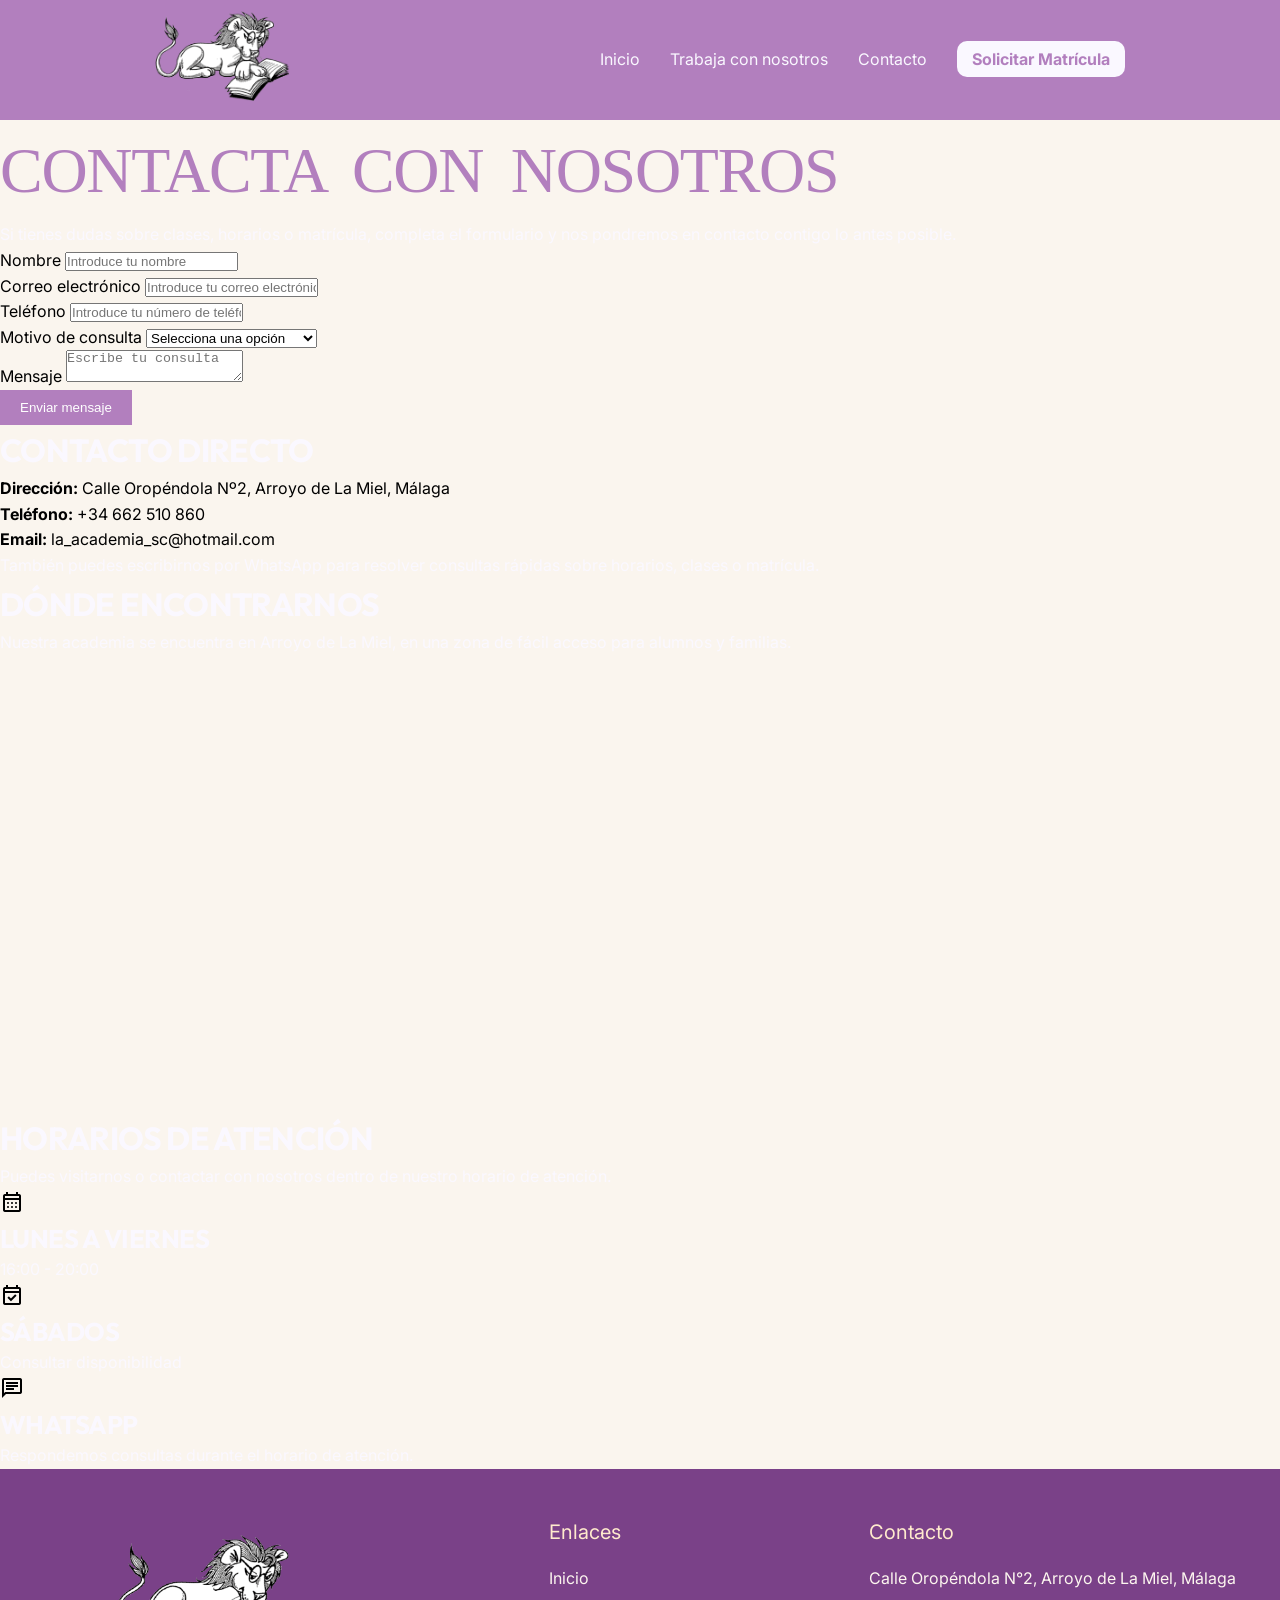
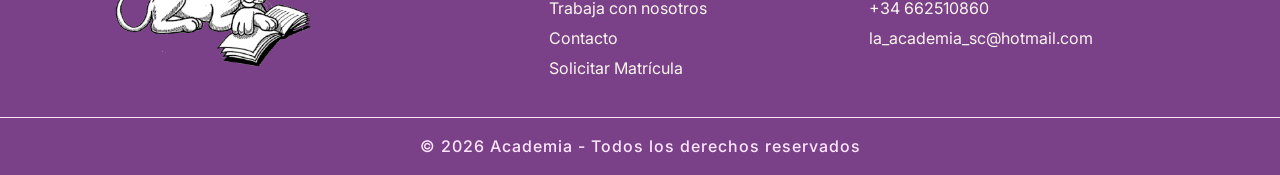
==== contacto.html @ b192a898 "Se crea la estructura inicial decontacto" ====
<!DOCTYPE html>
<html lang="en">

<head>
    <meta charset="UTF-8">
    <meta name="viewport" content="width=device-width, initial-scale=1.0">
    <title>Contacto</title>
    <link rel="stylesheet" href="css/stylesheet.css">
    <link rel="stylesheet" href="css/contacto.css">

    <link rel="preconnect" href="https://fonts.googleapis.com">
    <link rel="preconnect" href="https://fonts.gstatic.com" crossorigin>
    <link href="https://fonts.googleapis.com/css2?family=Inter:wght@400;500&family=Outfit:wght@700;800&display=swap"
        rel="stylesheet">
    <link rel="stylesheet"
        href="https://fonts.googleapis.com/css2?family=Material+Symbols+Outlined:opsz,wght,FILL,GRAD@20..48,100..700,0..1,-50..200&icon_names=menu" />
    <link
        href="https://fonts.googleapis.com/css2?family=Archivo+Black&family=Barlow:ital,wght@0,100;0,200;0,300;0,400;0,500;0,600;0,700;0,800;0,900;1,100;1,200;1,300;1,400;1,500;1,600;1,700;1,800;1,900&family=Fredericka+the+Great&family=Outfit:wght@100..900&display=swap"
        rel="stylesheet">
    <link rel="stylesheet" href="https://fonts.googleapis.com/css2?family=Material+Symbols+Outlined:opsz,wght,FILL,GRAD@20..48,100..700,0..1,-50..200&icon_names=calendar_month,chat,event_available" />
</head>

<body>
    <!-- header -->
    <header>

        <div class="logo"><img src="img/logo.png" alt=""></div>


        <div class="menu-hamburguesa" id="btn-menu">
            <img src="img/menu_24dp_FFFFFF_FILL0_wght400_GRAD0_opsz24.svg" alt="">
        </div>


        <nav>
            <ul>
                <li><a href="index.html">Inicio</a></li>
                <li><a href="trabaja.html">Trabaja con nosotros</a></li>
                <li><a href="contacto.html">Contacto</a></li>
                <li class="acento"><a href="">Solicitar Matrícula</a></li>


            </ul>
        </nav>

    </header>

    <!-- main -->

    <main>

        <!-- Banner 1: formulario de contacto -->
        <section class="sectionContacto">

            <div class="tituloSeccion">
                <h1>Contacta con nosotros</h1>
                <p>
                    Si tienes dudas sobre clases, horarios o matrícula, completa el formulario
                    y nos pondremos en contacto contigo lo antes posible.
                </p>
            </div>

            <div class="contenedorContacto">

                <form class="formularioContacto" action="#" method="post">

                    <div class="campoFormulario">
                        <label for="nombre">Nombre</label>
                        <input type="text" id="nombre" name="nombre" placeholder="Introduce tu nombre" required>
                    </div>

                    <div class="campoFormulario">
                        <label for="email">Correo electrónico</label>
                        <input type="email" id="email" name="email" placeholder="Introduce tu correo electrónico"
                            required>
                    </div>

                    <div class="campoFormulario">
                        <label for="telefono">Teléfono</label>
                        <input type="tel" id="telefono" name="telefono" placeholder="Introduce tu número de teléfono">
                    </div>

                    <div class="campoFormulario">
                        <label for="motivo">Motivo de consulta</label>
                        <select id="motivo" name="motivo" required>
                            <option value="">Selecciona una opción</option>
                            <option value="clases">Información sobre clases</option>
                            <option value="matricula">Solicitar matrícula</option>
                            <option value="horarios">Horarios y precios</option>
                            <option value="trabajo">Trabajar con nosotros</option>
                            <option value="otra">Otra consulta</option>
                        </select>
                    </div>

                    <div class="campoFormulario campoCompleto">
                        <label for="mensaje">Mensaje</label>
                        <textarea id="mensaje" name="mensaje" placeholder="Escribe tu consulta" required></textarea>
                    </div>

                    <div class="campoCompleto contenedorBotonFormulario">
                        <button type="submit" class="botonPrincipal">
                            Enviar mensaje
                        </button>
                    </div>

                </form>

                <aside class="datosContacto">
                    <h2>Contacto directo</h2>

                    <ul>
                        <li>
                            <strong>Dirección:</strong>
                            Calle Oropéndola Nº2, Arroyo de La Miel, Málaga
                        </li>

                        <li>
                            <strong>Teléfono:</strong>
                            +34 662 510 860
                        </li>

                        <li>
                            <strong>Email:</strong>
                            la_academia_sc@hotmail.com
                        </li>
                    </ul>

                    <p>
                        También puedes escribirnos por WhatsApp para resolver consultas rápidas
                        sobre horarios, clases o matrícula.
                    </p>
                </aside>

            </div>

        </section>


        <!-- Banner 2: ubicación -->
        <section class="sectionUbicacion">

            <div class="tituloSeccion">
                <h2>Dónde encontrarnos</h2>
                <p>
                    Nuestra academia se encuentra en Arroyo de La Miel, en una zona de fácil acceso
                    para alumnos y familias.
                </p>
            </div>

            <div class="contenedorMapa">
                <iframe src="https://www.google.com/maps/embed?pb=!1m14!1m8!1m3!1d6405.974177719535!2d-4.531726!3d36.60262!3m2!1i1024!2i768!4f13.1!3m3!1m2!1s0xd72fc9b33f0e3e9%3A0xc33acc92e21fddaa!2sLa%20Academia!5e0!3m2!1ses!2sus!4v1784816382214!5m2!1ses!2sus" width="600" height="450" style="border:0;" allowfullscreen="" loading="lazy" referrerpolicy="strict-origin-when-cross-origin"></iframe>
            </div>

        </section>


        <!-- Banner 3: horarios -->
        <section class="sectionHorarios">

            <div class="tituloSeccion">
                <h2>Horarios de atención</h2>
                <p>
                    Puedes visitarnos o contactar con nosotros dentro de nuestro horario de atención.
                </p>
            </div>

            <div class="gridHorarios">

                <article class="tarjetaHorario">
                    <span class="material-symbols-outlined">calendar_month</span>
                    <h3>Lunes a viernes</h3>
                    <p>16:00 - 20:00</p>
                </article>

                <article class="tarjetaHorario">
                    <span class="material-symbols-outlined">event_available</span>
                    <h3>Sábados</h3>
                    <p>Consultar disponibilidad</p>
                </article>

                <article class="tarjetaHorario">
                    <span class="material-symbols-outlined">chat</span>
                    <h3>WhatsApp</h3>
                    <p>Respondemos consultas durante el horario de atención.</p>
                </article>

            </div>

        </section>

    </main>

    <!-- footer -->

    <footer>
        <div class="contenidoFooter">
            <div>
                <img src="img/logo.png" alt="Logo de la academia">
                <!-- <p>Aprendizaje cercano, grupos reducidos y acompañamiento personalizado</p> -->
            </div>
            <div class="divEnlaces ">
                <p class="tituloFooter">Enlaces</p>
                <ul>
                    <li><a href="./index.html">Inicio</a></li>
                    <li><a href="./trabaja.html">Trabaja con nosotros</a></li>
                    <li><a href="./contacto.html">Contacto</a></li>
                    <li><a href="./matricula.html">Solicitar Matrícula</a></li>
                </ul>
            </div>
            <div>
                <address>
                    <p class="tituloFooter">Contacto</p>
                    <div>
                        <p>Calle Oropéndola N°2, Arroyo de La Miel, Málaga</p>
                        <p>+34 662510860</p>
                        <p>la_academia_sc@hotmail.com</p>
                    </div>
                </address>
            </div>
        </div>
        <div class="footerCopy">
            <p>© 2026 Academia - Todos los derechos reservados</p>
        </div>
    </footer>

    </main>
    <script src="js/contacto.js"></script>
</body>

</html>
---- css/stylesheet.css ----
@font-face {
  font-family: 'texto-academia';
  src: url('../img/Sketch_Block.ttf');
}

:root {
  --color-primario: #b27fbe;
  --color-bg: #faf8ff;
  --color-texto: #4a3a44;
  --color-accent: #9cdebb;
  --color-neutral: #ffeedd;
  --rosa-oscuro: #9f65ad;
  --rosa-claro: #fee6ff;
  --ciruela: #3d2233;
  --ciruela-suave: #6b4a5d;
  --crema: #fdf6ef;
  --papel: #fbeee2;
  --gold: #faf5ee;
  --gold-fuerte: #ffeacd;
  --sage: #7a9179;
  --gris-borde: #f2decb;
  --violeta: #7a4188;
  --gris-tarjetas: rgb(250, 250, 250);
  --gris-tarjetas-hover: rgb(240, 240, 240);
  --gris-texto: rgb(169, 138, 173);
  --linea: rgba(61, 34, 51, 0.08);

  --h1-texto: texto-academia;
  --font-heading: 'Outfit', sans-serif;
  --font-body: 'Inter', sans-serif;

}

* {
  box-sizing: border-box;
  padding: 0%;
  margin: 0;
}

h1 {
  color: var(--color-primario);
  word-spacing: 0.2em;
  font-weight: 100;
  font-size: clamp(3rem, 5vw , 4rem);

}

h2,
h3,
p {
  color: var(--color-bg);

}

p {
  font-size: clamp(1rem, 0.5vw, 3rem);
}

h2 {
  font-size: clamp(2rem, 1.5vw , 1.5rem);
}

h3 {
  font-size: clamp(1.5rem, 2vw, 1.75rem);
  line-height: 1.4;
}

h1,
h2,
h3,
.navbar-brand {
  font-family: var(--font-heading);
  text-transform: uppercase;
  letter-spacing: -0.02em;
}

h1 {
  font-family: var(--h1-texto);
}

.logo img {
  height: 90px;
}

button {
  background-color: var(--color-primario);
  color: white;
  border: none;
  padding: 10px 20px;
}

header {
  position: sticky;
  top: 0px;
  display: flex;
  justify-content: space-around;
  align-content: center;
  align-items: center;
  height: 120px;
  background-color: var(--color-primario);
  z-index: 100;
}

nav ul {
  display: flex;
  gap: 30px;
  list-style: none;

}

body {
  background-color: var(--gold);
  font-family: var(--font-body);
  line-height: 1.6;
}


a {
  text-decoration: none;
  color: var(--color-bg);
  font-size: clamp(1rem, 0.65vw, 1.5rem);
  font-family: var(--font-body);
}

.acento a {
  background-color: var(--color-bg);
  color: var(--color-primario);
  border-radius: 10px;
  padding: 8px 15px;
  font-weight: 700;
}

.menu-hamburguesa {
  display: none;
}

/* FOOTER */
footer{
  background-color: var(--violeta);
  padding-top: 2rem;
}

footer p, footer a{
  color: var(--crema);
}

.tituloFooter{
  color: var(--gold-fuerte);
  font-size: clamp(1.25rem, 0.75vw, 3.5rem);
  margin-bottom: 1rem;
  line-height: 30px;
}

.contenidoFooter{
  display: grid;
  grid-template-columns: repeat(3, 1fr);
  height: 200px;
}

.contenidoFooter>div{
  padding: 1rem;
  height: auto;
}

/* Primera columna footer */

.contenidoFooter img{
  width: 50%;
}

.contenidoFooter>div:first-child{
  display: flex;
  flex-direction: column;
  height: 200px;
  align-items: center;
  justify-content: center;
}

/* .contenidoFooter>div:first-child p{
  max-width: 300px;
  text-align: center;
} */

/* Segunda columna footer */

.contenidoFooter div ul{
  list-style: none;
}

.contenidoFooter div ul li{
  padding: 0px;
  line-height: 30px;
}

.divEnlaces{
  width: 50%;
  display: block;
  margin: 0px auto;
}

/* Tercera columna footer */

.contenidoFooter div address{
  font-style: normal;
}

.contenidoFooter div address p{
  line-height: 30px;
}

/* COPY FOOTER */

.footerCopy p{
  text-align: center;
  letter-spacing: 1px;
  font-weight: 500;
  color: var(--rosa-claro);
  margin-top: 1rem;
  border-top: var(--rosa-claro) solid 1px;
  padding: 1rem;
}
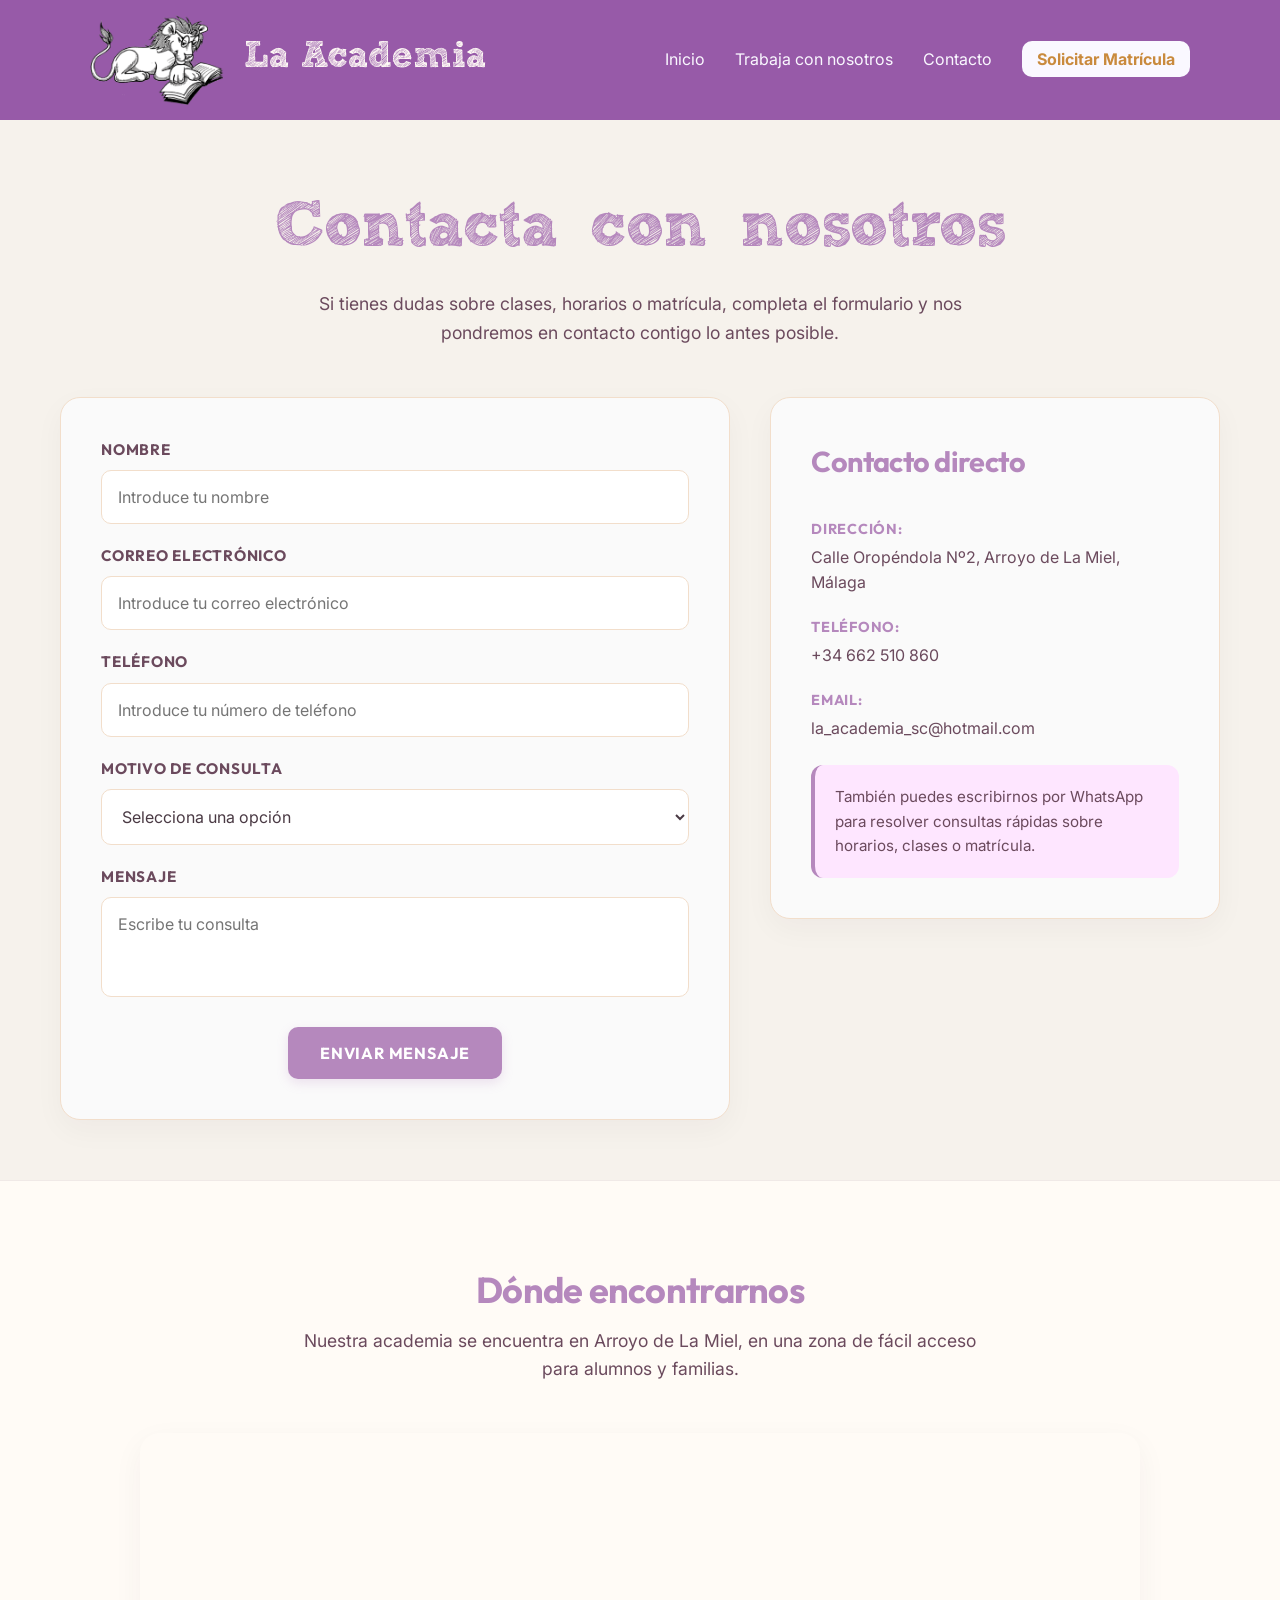
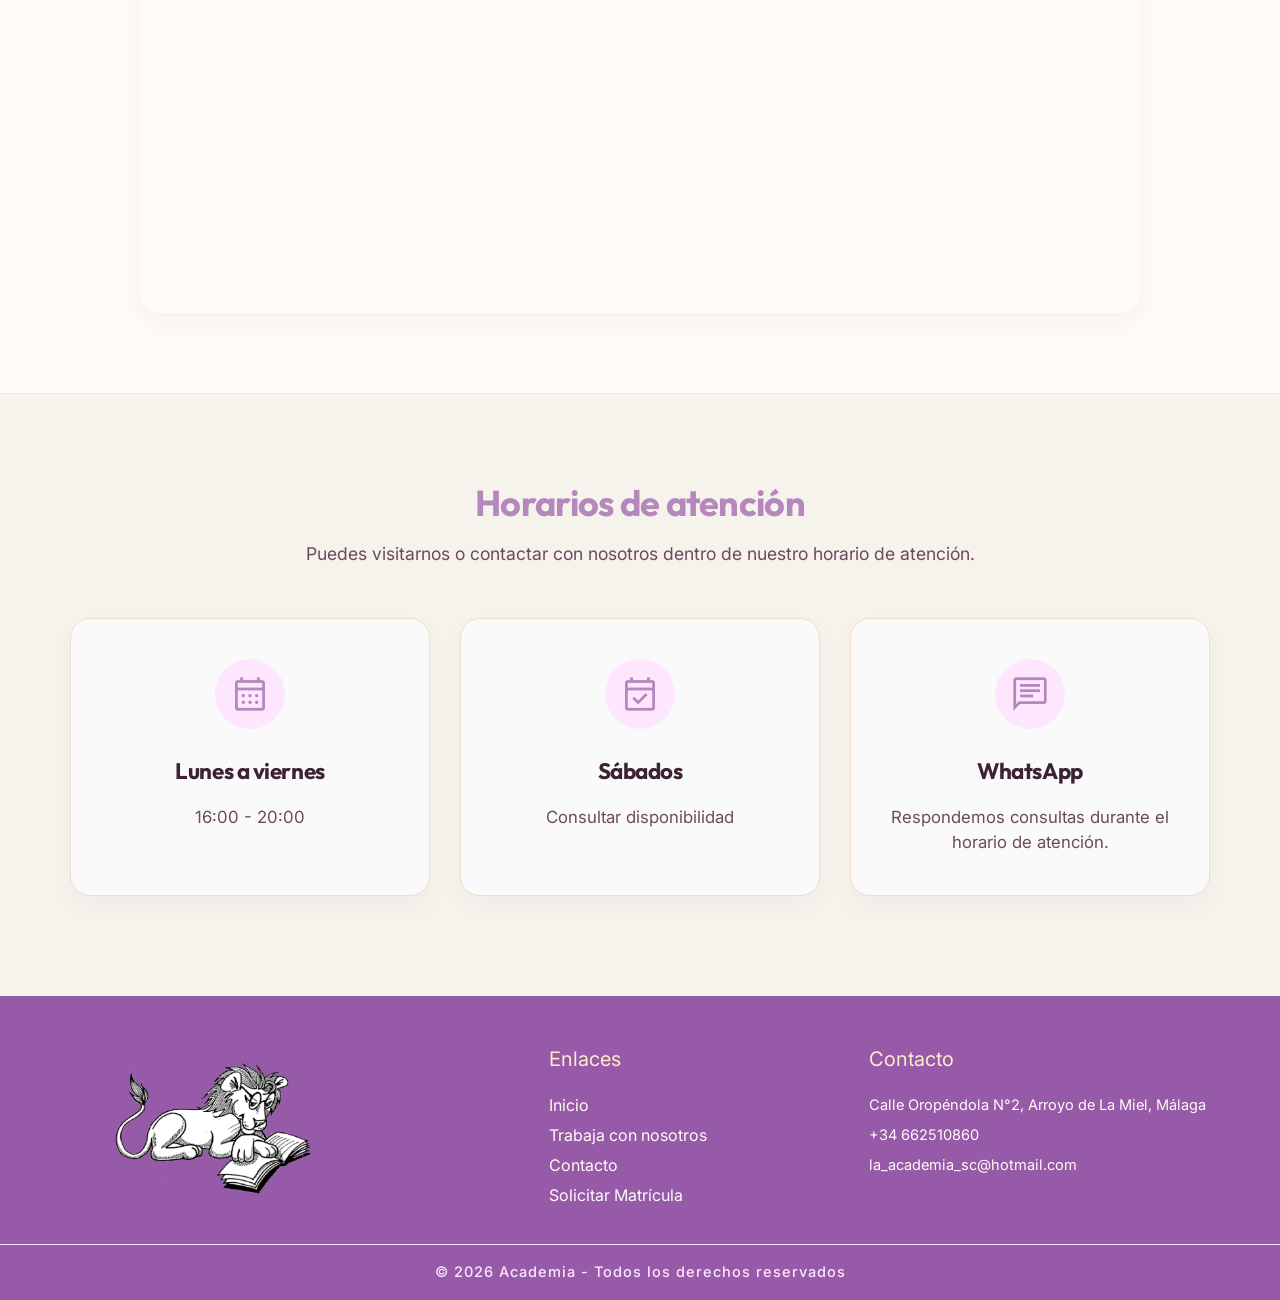
==== commit f3512513: "modificaciones menú y flechas" ====
--- a/contacto.html
+++ b/contacto.html
@@ -21,19 +21,25 @@
 </head>
 
 <body>
+        <div id="arriba"></div>
+
     <!-- header -->
-    <header>
-
-        <div class="logo"><img src="img/logo.png" alt=""></div>
-
-
-        <div class="menu-hamburguesa" id="btn-menu">
-            <img src="img/menu_24dp_FFFFFF_FILL0_wght400_GRAD0_opsz24.svg" alt="">
+    <header class="sticky">
+
+        <div class="logo"><img src="img/logo.png" alt="">
+            <p>La Academia</p>
         </div>
 
 
+        <button class="menu-hamburguesa" id="btn-menu">
+            <span class="linea"></span>
+            <span class="linea"></span>
+            <span class="linea"></span>
+        </button>
+
+
         <nav>
-            <ul>
+            <ul id="nav-links">
                 <li><a href="index.html">Inicio</a></li>
                 <li><a href="trabaja.html">Trabaja con nosotros</a></li>
                 <li><a href="contacto.html">Contacto</a></li>
@@ -190,6 +196,9 @@
 
     </main>
 
+
+      <a href="#arriba" id="btnArriba" class="boton-arriba">&#8593;</a>
+
     <!-- footer -->
 
     <footer>
--- a/css/stylesheet.css
+++ b/css/stylesheet.css
@@ -1,10 +1,10 @@
 @font-face {
   font-family: 'texto-academia';
-  src: url('../img/Sketch_Block.ttf');
+  src: url('../img/SketchBlockBold.ttf');
 }
 
 :root {
-  --color-primario: #b27fbe;
+  --color-primario: #b588bd;
   --color-bg: #faf8ff;
   --color-texto: #4a3a44;
   --color-accent: #9cdebb;
@@ -13,22 +13,30 @@
   --rosa-claro: #fee6ff;
   --ciruela: #3d2233;
   --ciruela-suave: #6b4a5d;
-  --crema: #fdf6ef;
-  --papel: #fbeee2;
-  --gold: #faf5ee;
+  --crema: #fffbf6;
+  --papel: #f5efe8;
+  --gold: #f6f2ec;
   --gold-fuerte: #ffeacd;
+  --dorado-oscuro: #c98a3d;
+  --dorado: #dfa661;
   --sage: #7a9179;
   --gris-borde: #f2decb;
-  --violeta: #7a4188;
+  --violeta: #975aa8;
   --gris-tarjetas: rgb(250, 250, 250);
   --gris-tarjetas-hover: rgb(240, 240, 240);
   --gris-texto: rgb(169, 138, 173);
   --linea: rgba(61, 34, 51, 0.08);
+  --color-cuadricula: rgba(255, 171, 210, 0.13);
+  --background-hero: rgb(255, 249, 249);
 
   --h1-texto: texto-academia;
   --font-heading: 'Outfit', sans-serif;
   --font-body: 'Inter', sans-serif;
-
+  --fs-h1: clamp(2.75rem, 5vw + 1rem, 4rem);
+  --fs-h2: clamp(1.5rem, 2.5vw + 0.5rem, 2.25rem);
+  --fs-h3: clamp(1.25rem, 1.5vw + 0.5rem, 1.75rem);
+  --fs-p: clamp(0.5rem, 0.2vw + 0.75rem, 1.15rem);
+  --fs-psmall: clamp(0.2rem, 0.08vw + 0.55rem, 1rem);
 }
 
 * {
@@ -37,11 +45,68 @@
   margin: 0;
 }
 
+html {
+  scroll-behavior: smooth;
+}
+.boton-arriba {
+  position: fixed;
+  bottom: 20px;
+  right: 20px;
+  background-color: var(--dorado);
+  color: var(--crema);
+  padding: 10px 15px;
+  text-decoration: none;
+  border-radius: 5%;
+  font-size: 20px;
+    opacity: 0;
+  pointer-events: none;
+  transition: opacity 0.3s ease;
+  z-index: 999;
+}
+
+.boton-arriba.visible {
+  opacity: 1;
+  pointer-events: auto;
+}
+
+.menu-hamburguesa {
+  display: none;
+  flex-direction: column;
+  justify-content: space-between;
+  width: 26px;
+  height: 18px;
+  background: transparent;
+  border: none;
+  cursor: pointer;
+
+}
+
+button {
+  cursor: pointer;
+
+}
+
+
+h1 {
+  font-size: var(--fs-h1);
+}
+
+h2 {
+  font-size: var(--fs-h2);
+}
+
+h3 {
+  font-size: var(--fs-h3);
+}
+
+p {
+  font-size: var(--fs-p);
+}
+
 h1 {
   color: var(--color-primario);
   word-spacing: 0.2em;
   font-weight: 100;
-  font-size: clamp(3rem, 5vw , 4rem);
 
 }
 
@@ -52,25 +117,13 @@
 
 }
 
-p {
-  font-size: clamp(1rem, 0.5vw, 3rem);
-}
-
-h2 {
-  font-size: clamp(2rem, 1.5vw , 1.5rem);
-}
-
-h3 {
-  font-size: clamp(1.5rem, 2vw, 1.75rem);
-  line-height: 1.4;
-}
+
 
 h1,
 h2,
 h3,
 .navbar-brand {
   font-family: var(--font-heading);
-  text-transform: uppercase;
   letter-spacing: -0.02em;
 }
 
@@ -80,6 +133,19 @@
 
 .logo img {
   height: 90px;
+}
+
+.logo {
+  display: flex;
+  justify-content: center;
+  align-items: center;
+  gap: 20px;
+  font-family: var(--h1-texto);
+}
+
+.logo p {
+  color: var(--crema);
+  font-size: var(--fs-h2);
 }
 
 button {
@@ -97,9 +163,11 @@
   align-content: center;
   align-items: center;
   height: 120px;
-  background-color: var(--color-primario);
+  background-color: var(--violeta);
   z-index: 100;
 }
+
+
 
 nav ul {
   display: flex;
@@ -124,7 +192,7 @@
 
 .acento a {
   background-color: var(--color-bg);
-  color: var(--color-primario);
+  color: var(--dorado-oscuro);
   border-radius: 10px;
   padding: 8px 15px;
   font-weight: 700;
@@ -135,40 +203,40 @@
 }
 
 /* FOOTER */
-footer{
+footer {
   background-color: var(--violeta);
   padding-top: 2rem;
 }
 
-footer p, footer a{
+footer p,
+footer a {
   color: var(--crema);
 }
 
-.tituloFooter{
+.tituloFooter {
   color: var(--gold-fuerte);
   font-size: clamp(1.25rem, 0.75vw, 3.5rem);
   margin-bottom: 1rem;
   line-height: 30px;
 }
 
-.contenidoFooter{
+.contenidoFooter {
   display: grid;
   grid-template-columns: repeat(3, 1fr);
   height: 200px;
 }
 
-.contenidoFooter>div{
+.contenidoFooter>div {
   padding: 1rem;
   height: auto;
 }
 
-/* Primera columna footer */
 
 .contenidoFooter img{
   width: 50%;
 }
 
-.contenidoFooter>div:first-child{
+.contenidoFooter>div:first-child {
   display: flex;
   flex-direction: column;
   height: 200px;
@@ -177,22 +245,23 @@
 }
 
 /* .contenidoFooter>div:first-child p{
+.contenidoFooter>div:first-child p {
   max-width: 300px;
   text-align: center;
 } */
 
 /* Segunda columna footer */
 
-.contenidoFooter div ul{
+.contenidoFooter div ul {
   list-style: none;
 }
 
-.contenidoFooter div ul li{
+.contenidoFooter div ul li {
   padding: 0px;
   line-height: 30px;
 }
 
-.divEnlaces{
+.divEnlaces {
   width: 50%;
   display: block;
   margin: 0px auto;
@@ -200,17 +269,17 @@
 
 /* Tercera columna footer */
 
-.contenidoFooter div address{
+.contenidoFooter div address {
   font-style: normal;
 }
 
-.contenidoFooter div address p{
+.contenidoFooter div address p {
   line-height: 30px;
 }
 
 /* COPY FOOTER */
 
-.footerCopy p{
+.footerCopy p {
   text-align: center;
   letter-spacing: 1px;
   font-weight: 500;
@@ -218,4 +287,431 @@
   margin-top: 1rem;
   border-top: var(--rosa-claro) solid 1px;
   padding: 1rem;
+}
+
+.cuadricula {
+  background-image:
+    linear-gradient(var(--color-cuadricula) 1px, transparent 1px),
+    linear-gradient(90deg, var(--color-cuadricula) 1px, transparent 1px);
+  background-size: 40px 40px;
+}
+
+.hero {
+  display: flex;
+  align-items: center;
+  flex-direction: column;
+  height: 400px;
+  gap: 40px;
+  justify-content: center;
+  padding: 30px 80px;
+  background-color: var(--background-hero);
+}
+
+header nav #nav-links.abierto {
+  max-height: 900px !important;
+  opacity: 1 !important;
+}
+
+
+.menu-hamburguesa.animacion .linea:nth-child(1) {
+  transform: translateY(11px) rotate(45deg);
+  background-color: var(--crema);
+}
+
+.menu-hamburguesa.animacion .linea:nth-child(2) {
+  opacity: 0;
+  transform: translateX(-10px);
+}
+
+.menu-hamburguesa.animacion .linea:nth-child(3) {
+  transform: translateY(-8px) rotate(-45deg);
+  background-color: var(--crema);
+}
+
+.menu-hamburguesa .linea {
+  width: 100%;
+  height: 2px;
+  background-color: var(--bg-cream);
+  border-radius: 2px;
+  transition: all 0.3s ease;
+}
+
+@media (max-width: 400px) {
+
+  body {
+    width: 100%;
+  }
+
+  .logo img {
+  height: 50px;
+
+  
+}
+
+.logo{
+  flex-direction: column;
+  gap: 0;
+  padding-left: 60px;
+}
+
+  .desc {
+    overflow: hidden;
+
+  }
+
+  header {
+    display: flex;
+    justify-content: space-between;
+  }
+
+
+  .hero {
+    text-align: center;
+  }
+
+  header {
+    display: flex;
+    flex-direction: row;
+    justify-content: space-between;
+    align-items: center;
+    position: relative;
+  }
+
+  header .menu-hamburguesa {
+    display: flex;
+
+    flex-direction: column;
+    justify-content: space-between;
+    width: 30px;
+    height: 22px;
+    background: transparent;
+    border: none;
+    cursor: pointer;
+    padding: 0;
+    z-index: 1000;
+    transform-origin: left center;
+  }
+
+
+  .inicio {
+
+    background-color: var(--bg-primary);
+    border: solid 0.5px var(--bg-cream);
+  }
+
+  .menu-hamburguesa .linea {
+    display: block;
+    width: 100%;
+    height: 3px;
+    background-color: #f6fcfa;
+    border-radius: 4px;
+    transition: all 0.3s ease;
+  }
+
+  header nav #nav-links {
+    display: flex;
+    flex-direction: column;
+    padding: 0;
+    position: absolute;
+    top: 100%;
+    left: 0;
+    width: 100%;
+    background-color: #ffffff;
+    box-shadow: 0 10px 20px rgba(0, 0, 0, 0.05);
+    z-index: 999;
+    max-height: 0;
+    overflow: hidden;
+    opacity: 0;
+    transition: max-height 0.4s, opacity 0.3s ease;
+  }
+
+
+
+
+
+
+
+  header nav #nav-links.abierto {
+    max-height: 900px;
+    opacity: 1;
+    gap: 0px;
+
+  }
+
+  header nav #nav-links li {
+    width: 100%;
+    border-bottom: solid 0.5px var(--color-primario);
+    padding: 20px 0px;
+  }
+
+  .acento a {
+    background-color: var(--crema);
+  }
+
+
+  header nav ul li a {
+    color: var(--violeta);
+
+  }
+
+  header nav #nav-links {
+    left: 0;
+    transform: none;
+    width: 100%;
+    background-color: var(--crema);
+    padding: 0;
+    text-align: center;
+    max-height: 0;
+    overflow: hidden;
+    opacity: 0;
+    transition: max-height 0.3s ease-in-out, opacity 0.2s ease;
+
+  }
+
+
+
+
+
+  footer {
+    font-size: 20px;
+    gap: 5px;
+    height: 800px;
+    text-align: center;
+
+  }
+
+  .contenidoFooter {
+    display: flex;
+    flex-direction: column;
+  }
+
+  .footerCopy {
+    margin-top: 25rem;
+  }
+
+  .menu-footer {
+    display: flex;
+    flex-direction: column;
+
+    font-size: 10px;
+    padding: 10px;
+  }
+
+  footer img {
+    justify-content: center;
+  }
+
+  .animacion .linea:nth-child(1) {
+    transform: translateY(10px) rotate(45deg);
+  }
+
+  .animacion .linea:nth-child(2) {
+    opacity: 0;
+  }
+
+  .animacion .linea:nth-child(3) {
+    transform: translateY(-10px) rotate(-45deg);
+  }
+
+  .sticky {
+    position: sticky;
+    z-index: 1001;
+    top: 0;
+  }
+
+
+}
+
+@media (min-width: 401px) and (max-width:800px) {
+
+  body {
+    width: 100%;
+  }
+
+  .logo img {
+  height: 70px;
+
+  
+}
+
+
+
+
+ 
+
+
+  .hero {
+    text-align: center;
+  }
+
+  header {
+    display: flex;
+    flex-direction: row;
+    align-items: center;
+    position: relative;
+        display: flex;
+    justify-content: space-around;
+  }
+
+  header .menu-hamburguesa {
+    display: flex;
+
+    flex-direction: column;
+    justify-content: space-between;
+    width: 30px;
+    height: 22px;
+    background: transparent;
+    border: none;
+    cursor: pointer;
+    padding: 0;
+    z-index: 1000;
+    transform-origin: left center;
+  }
+
+
+  .inicio {
+
+    background-color: var(--bg-primary);
+    border: solid 0.5px var(--bg-cream);
+  }
+
+  .menu-hamburguesa .linea {
+    display: block;
+    width: 100%;
+    height: 3px;
+    background-color: #f6fcfa;
+    border-radius: 4px;
+    transition: all 0.3s ease;
+  }
+
+  header nav #nav-links {
+    display: flex;
+    flex-direction: column;
+    padding: 0;
+    position: absolute;
+    top: 100%;
+    left: 0;
+    width: 100%;
+    background-color: #ffffff;
+    box-shadow: 0 10px 20px rgba(0, 0, 0, 0.05);
+    z-index: 999;
+    max-height: 0;
+    overflow: hidden;
+    opacity: 0;
+    transition: max-height 0.4s, opacity 0.3s ease;
+  }
+
+
+
+
+
+
+
+  header nav #nav-links.abierto {
+    max-height: 900px;
+    opacity: 1;
+    gap: 0px;
+
+  }
+
+  header nav #nav-links li {
+    width: 100%;
+    border-bottom: solid 0.5px var(--color-primario);
+    padding: 20px 0px;
+  }
+
+  .acento a {
+    background-color: var(--crema);
+  }
+
+
+  header nav ul li a {
+    color: var(--violeta);
+
+  }
+
+  header nav #nav-links {
+    left: 0;
+    transform: none;
+    width: 100%;
+    background-color: var(--crema);
+    padding: 0;
+    text-align: center;
+    max-height: 0;
+    overflow: hidden;
+    opacity: 0;
+    transition: max-height 0.3s ease-in-out, opacity 0.2s ease;
+
+  }
+
+
+
+
+
+  footer {
+    font-size: 20px;
+    gap: 5px;
+    height: 800px;
+    text-align: center;
+
+  }
+
+  .contenidoFooter {
+    display: flex;
+    flex-direction: column;
+  }
+
+  .footerCopy {
+    margin-top: 25rem;
+  }
+
+  .menu-footer {
+    display: flex;
+    flex-direction: column;
+
+    font-size: 10px;
+    padding: 10px;
+  }
+
+  footer img {
+    justify-content: center;
+  }
+
+  .animacion .linea:nth-child(1) {
+    transform: translateY(10px) rotate(45deg);
+  }
+
+  .animacion .linea:nth-child(2) {
+    opacity: 0;
+  }
+
+  .animacion .linea:nth-child(3) {
+    transform: translateY(-10px) rotate(-45deg);
+  }
+
+
+
+
+  footer {
+    font-size: 30px;
+    gap: 5px;
+    height: 800px;
+
+  }
+
+  .menu-footer {
+    display: flex;
+    flex-direction: column;
+
+    font-size: 10px;
+    padding: 10px;
+  }
+
+
+  .sticky {
+    position: sticky;
+    z-index: 1001;
+    top: 0;
+  }
+
 }
--- a/css/contacto.css
+++ b/css/contacto.css
@@ -0,0 +1,270 @@
+/* --- 1. BANNER CONTACTO (Formulario y Datos) --- */
+
+.sectionContacto {
+  padding: 60px 0;
+  max-width: 1200px;
+  margin: 0 auto;
+}
+
+.tituloSeccion {
+  text-align: center;
+  margin-bottom: 50px;
+  padding: 0 20px;
+}
+
+.tituloSeccion h1,
+.tituloSeccion h2 {
+  color: var(--color-primario);
+  margin-bottom: 0.5rem;
+}
+
+.tituloSeccion p {
+  color: var(--ciruela-suave);
+  max-width: 700px;
+  margin: 0 auto;
+  font-size: 1.1rem;
+}
+
+.contenedorContacto {
+  display: flex;
+  gap: 40px;
+  align-items: stretch;
+  padding: 0 20px;
+}
+
+.formularioContacto,
+.datosContacto {
+  background-color: var(--gris-tarjetas);
+  border-radius: 20px;
+  padding: 40px;
+  border: 1px solid var(--gris-borde);
+  box-shadow: 0 10px 30px rgba(61, 34, 51, 0.04);
+}
+
+.formularioContacto {
+  flex: 1.6;
+  display: flex;
+  flex-direction: column;
+  gap: 20px;
+}
+
+.datosContacto {
+  flex: 1;
+  display: flex;
+  flex-direction: column;
+  gap: 24px;
+}
+
+/* Campos de Formulario */
+.campoFormulario {
+  display: flex;
+  flex-direction: column;
+  gap: 8px;
+}
+
+.campoFormulario label {
+  font-family: var(--font-heading);
+  font-weight: 700;
+  color: var(--ciruela-suave);
+  font-size: 0.95rem;
+  text-transform: uppercase;
+  letter-spacing: 0.05em;
+}
+
+.campoFormulario input,
+.campoFormulario select,
+.campoFormulario textarea {
+  padding: 1rem;
+  border-radius: 10px;
+  border: 1px solid var(--gris-borde);
+  font-family: var(--font-body);
+  font-size: clamp(1rem, 0.5vw, 1.225rem);
+  color: var(--color-texto);
+  background-color: white;
+  transition: border-color 0.3s ease, box-shadow 0.3s ease;
+}
+
+.campoFormulario input:focus,
+.campoFormulario select:focus,
+.campoFormulario textarea:focus {
+  outline: none;
+  border-color: var(--color-primario);
+  box-shadow: 0 0 0 3px rgba(178, 127, 190, 0.15);
+}
+
+.campoFormulario textarea {
+  resize: none;
+  min-height: 100px;
+}
+
+/* Contenedor del Botón de Envío */
+.contenedorBotonFormulario {
+  margin-top: 10px;
+  display: flex;
+  justify-content: center;
+}
+
+.botonPrincipal {
+  background-color: var(--color-primario);
+  color: white;
+  border: none;
+  padding: 16px 32px;
+  border-radius: 10px;
+  font-family: var(--font-heading);
+  font-weight: 700;
+  font-size: 1rem;
+  cursor: pointer;
+  text-transform: uppercase;
+  letter-spacing: 0.05em;
+  transition: background-color 0.3s ease, transform 0.2s ease, box-shadow 0.3s ease;
+  box-shadow: 0 4px 12px rgba(178, 127, 190, 0.2);
+}
+
+.botonPrincipal:hover {
+  background-color: var(--rosa-oscuro);
+  transform: translateY(-2px);
+  box-shadow: 0 6px 20px rgba(178, 127, 190, 0.3);
+}
+
+.botonPrincipal:active {
+  transform: translateY(0);
+}
+
+/* Datos de Contacto Directo */
+.datosContacto{
+  height: fit-content;
+}
+
+.datosContacto h2 {
+  color: var(--color-primario);
+  font-size: 1.8rem;
+  margin-top: 0;
+  margin-bottom: 10px;
+}
+
+.datosContacto ul {
+  list-style: none;
+  display: flex;
+  flex-direction: column;
+  gap: 20px;
+}
+
+.datosContacto ul li {
+  font-family: var(--font-body);
+  font-size: 1rem;
+  color: var(--ciruela-suave);
+  line-height: 1.6;
+}
+
+.datosContacto ul li strong {
+  display: block;
+  color: var(--color-primario);
+  font-family: var(--font-heading);
+  font-size: 0.9rem;
+  text-transform: uppercase;
+  margin-bottom: 4px;
+  letter-spacing: 0.05em;
+}
+
+.datosContacto p {
+  color: var(--ciruela-suave);
+  font-size: 0.95rem;
+  line-height: 1.6;
+  background-color: var(--rosa-claro);
+  padding: 20px;
+  border-radius: 12px;
+  border-left: 4px solid var(--color-primario);
+}
+
+
+/* --- 2. BANNER UBICACIÓN (Mapa) --- */
+
+.sectionUbicacion {
+  padding: 80px 0;
+  background-color: var(--crema);
+  border-top: 1px solid var(--linea);
+  border-bottom: 1px solid var(--linea);
+}
+
+.contenedorMapa {
+  max-width: 1200px;
+  margin: 0 auto;
+  padding: 0 20px;
+  display: flex;
+  justify-content: center;
+}
+
+.contenedorMapa iframe {
+  width: 100%;
+  max-width: 1000px;
+  height: 480px;
+  border-radius: 20px;
+  border: 1px solid var(--gris-borde);
+  box-shadow: 0 10px 30px rgba(61, 34, 51, 0.05);
+}
+
+
+/* --- 3. BANNER HORARIOS (Tarjetas Flotantes) --- */
+
+.sectionHorarios {
+  padding: 80px 0 100px 0;
+  max-width: 1200px;
+  margin: 0 auto;
+}
+
+.gridHorarios {
+  display: flex;
+  gap: 30px;
+  justify-content: center;
+  padding: 0 20px;
+  margin-top: 40px;
+}
+
+.tarjetaHorario {
+  flex: 1;
+  max-width: 360px;
+  background-color: var(--gris-tarjetas);
+  border: 1px solid var(--gris-borde);
+  border-radius: 20px;
+  padding: 40px 30px;
+  text-align: center;
+  display: flex;
+  flex-direction: column;
+  align-items: center;
+  gap: 15px;
+  box-shadow: 0 10px 25px rgba(61, 34, 51, 0.03);
+  transition: transform 0.3s cubic-bezier(0.25, 1, 0.5, 1), box-shadow 0.3s ease, background-color 0.3s ease;
+}
+
+.tarjetaHorario:hover {
+  transform: translateY(-8px);
+  box-shadow: 0 20px 40px rgba(61, 34, 51, 0.1);
+  background-color: var(--gris-tarjetas-hover);
+}
+
+.tarjetaHorario .material-symbols-outlined {
+  font-size: 2.5rem;
+  color: var(--color-primario);
+  background-color: var(--rosa-claro);
+  padding: 16px;
+  border-radius: 50%;
+  margin-bottom: 10px;
+  display: inline-flex;
+  align-items: center;
+  justify-content: center;
+  width: 70px;
+  height: 70px;
+}
+
+.tarjetaHorario h3 {
+  color: var(--ciruela);
+  font-size: 1.4rem;
+  margin: 0;
+}
+
+.tarjetaHorario p {
+  color: var(--ciruela-suave);
+  font-size: 1.05rem;
+  margin: 0;
+  line-height: 1.5;
+}
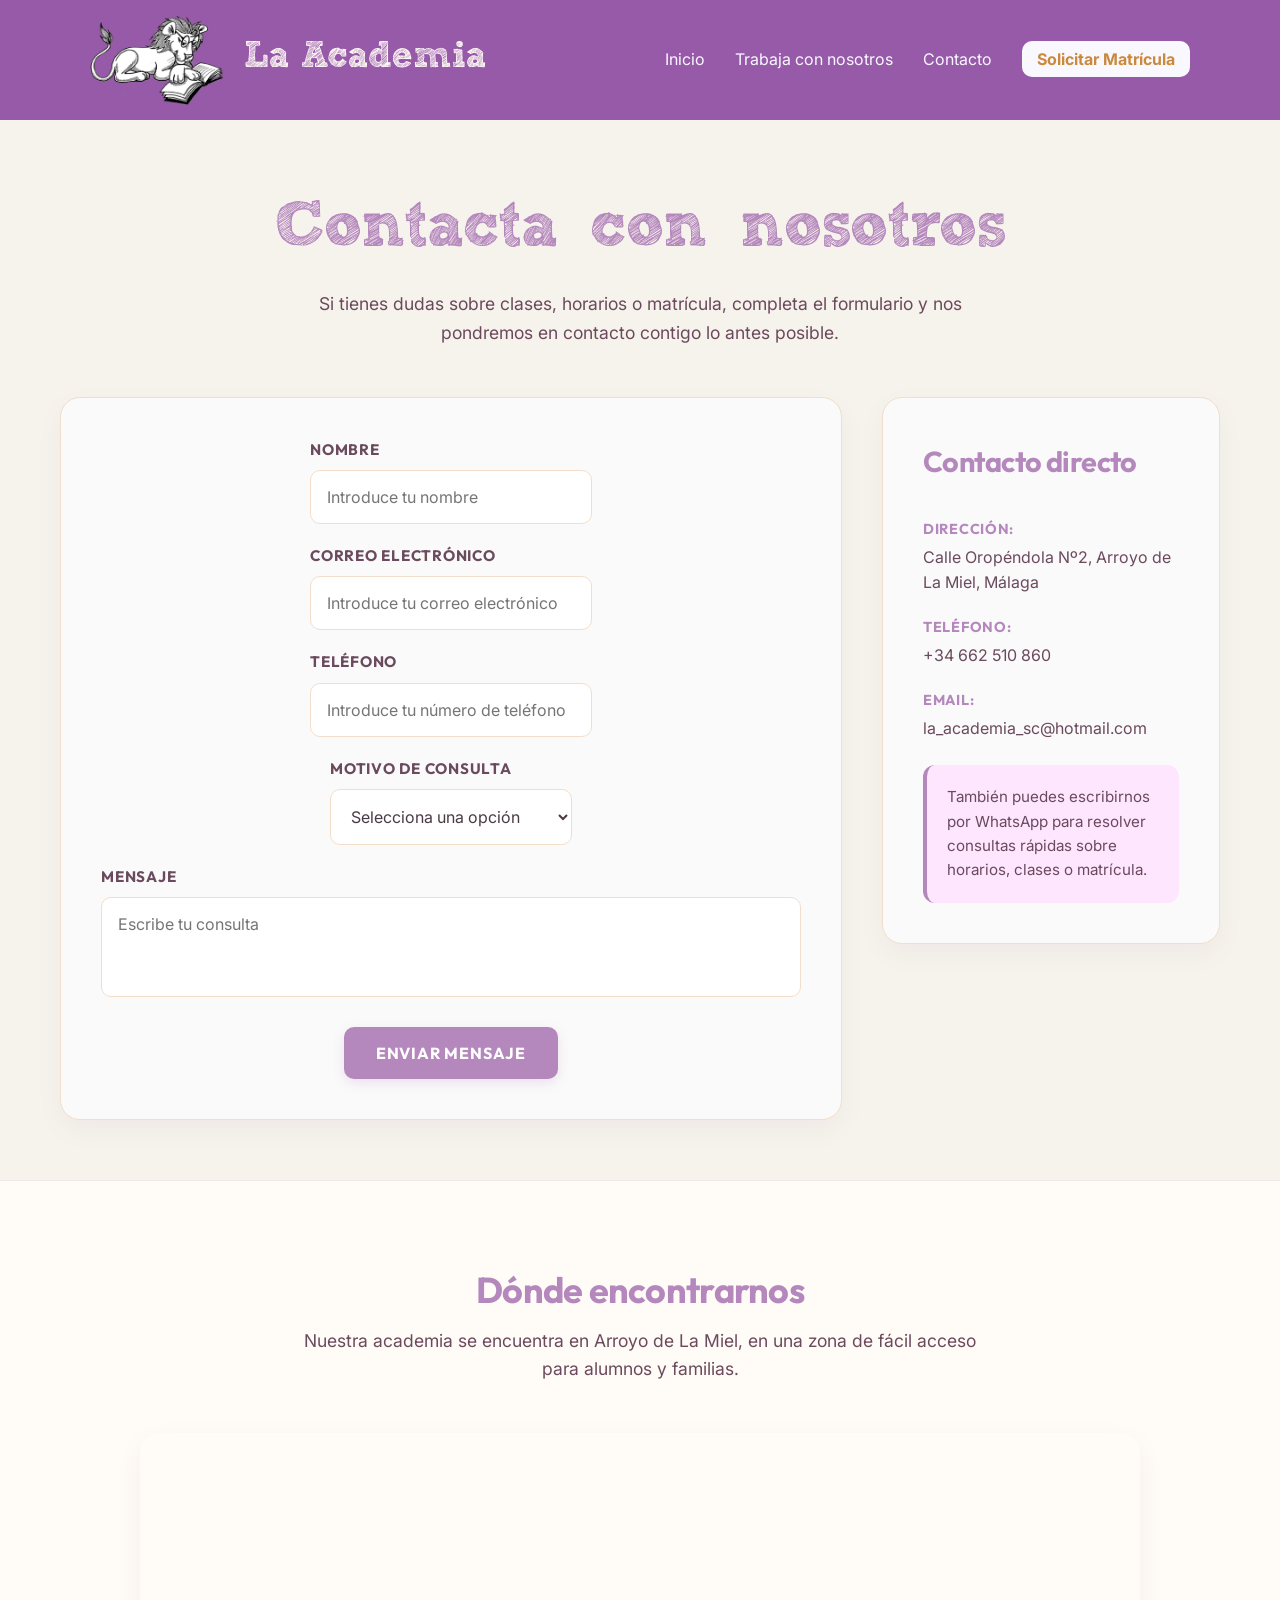
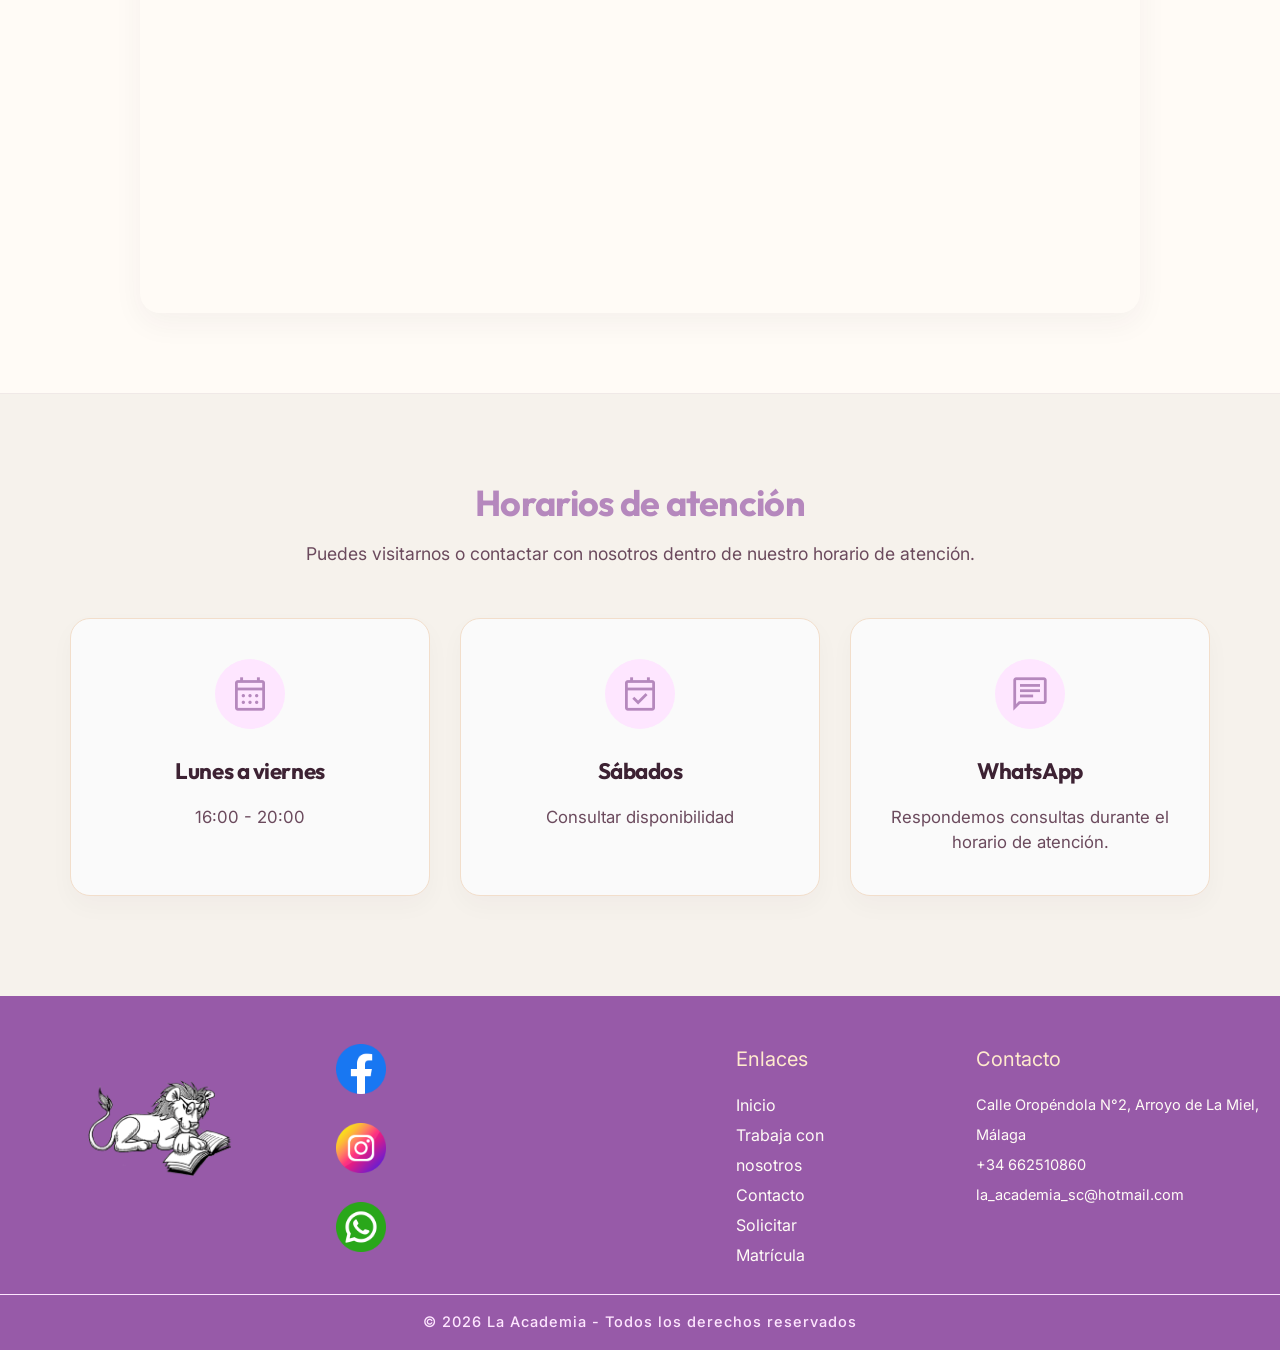
==== commit da7b93e3: "cambios footer whats" ====
--- a/contacto.html
+++ b/contacto.html
@@ -201,12 +201,21 @@
 
     <!-- footer -->
 
-    <footer>
+   <footer>
         <div class="contenidoFooter">
             <div>
                 <img src="img/logo.png" alt="Logo de la academia">
                 <!-- <p>Aprendizaje cercano, grupos reducidos y acompañamiento personalizado</p> -->
             </div>
+
+                <div class="redes">
+                <ul>
+                    <li><a href="https://www.facebook.com/LaAcademiaSC/"><img src="img/facebook.png" alt="logotipo facebook"></a></li>
+                    <li><a href="https://www.instagram.com/la_academia_sc/"><img src="img/instagram (1).png" alt="logotipo instagram"></a></li>
+                    <li><a href="https://wa.me/34662510860?text=Hola%2C%20me%20gustar%C3%ADa%20informaci%C3%B3n%20sobre%20las%20clases    " target="_blank"><img src="img/whatsapp (1).png" alt="logotipo whatsapp"></a></li>
+                </ul>
+            </div>
+
             <div class="divEnlaces ">
                 <p class="tituloFooter">Enlaces</p>
                 <ul>
@@ -216,6 +225,8 @@
                     <li><a href="./matricula.html">Solicitar Matrícula</a></li>
                 </ul>
             </div>
+
+            
             <div>
                 <address>
                     <p class="tituloFooter">Contacto</p>
@@ -226,9 +237,11 @@
                     </div>
                 </address>
             </div>
+
+        
         </div>
         <div class="footerCopy">
-            <p>© 2026 Academia - Todos los derechos reservados</p>
+            <p>© 2026 La Academia - Todos los derechos reservados</p>
         </div>
     </footer>
 
--- a/css/stylesheet.css
+++ b/css/stylesheet.css
@@ -48,6 +48,7 @@
 html {
   scroll-behavior: smooth;
 }
+
 .boton-arriba {
   position: fixed;
   bottom: 20px;
@@ -58,7 +59,7 @@
   text-decoration: none;
   border-radius: 5%;
   font-size: 20px;
-    opacity: 0;
+  opacity: 0;
   pointer-events: none;
   transition: opacity 0.3s ease;
   z-index: 999;
@@ -164,7 +165,7 @@
   align-items: center;
   height: 120px;
   background-color: var(--violeta);
-  z-index: 100;
+  z-index: 2000;
 }
 
 
@@ -222,8 +223,8 @@
 
 .contenidoFooter {
   display: grid;
-  grid-template-columns: repeat(3, 1fr);
-  height: 200px;
+  grid-template-columns: repeat(4, 1fr);
+  height: 250px;
 }
 
 .contenidoFooter>div {
@@ -232,7 +233,7 @@
 }
 
 
-.contenidoFooter img{
+.contenidoFooter img {
   width: 50%;
 }
 
@@ -279,6 +280,15 @@
 
 /* COPY FOOTER */
 
+.redes img{
+  height: 50px;
+  width: 50px;
+}
+.redes ul{
+  display: flex;
+  flex-direction: column;
+  gap:20px;
+}
 .footerCopy p {
   text-align: center;
   letter-spacing: 1px;
@@ -336,23 +346,321 @@
   transition: all 0.3s ease;
 }
 
-@media (max-width: 400px) {
+
+.btn-abrir {
+  background-color: var(--dorado);
+  color: white;
+  padding: 10px 20px;
+  font-size: 16px;
+  cursor: pointer;
+  border-radius: 5px;
+}
+
+.btn-abrir:hover {
+  background-color: var(--dorado-oscuro);
+}
+
+.modal-overlay {
+  display: none;
+  position: fixed;
+  top: 0;
+  left: 0;
+  width: 100%;
+  height: 100%;
+  background-color: rgba(0, 0, 0, 0.4);
+  justify-content: center;
+  align-items: center;
+  align-content: center;
+
+  z-index: 1000;
+}
+
+.modal-content {
+  background-color: white;
+  padding: 30px;
+  border-radius: 8px;
+  width: 80%;
+  height: 730px;
+  display: flex;
+  flex-direction: column;
+  justify-content: left;
+  box-shadow: 0 4px 10px rgba(0, 0, 0, 0.2);
+  position: relative;
+  text-align: left;
+}
+
+.modal-content h2 {
+
+  font-size: var(--fs-h3);
+  margin-bottom: 15px;
+  color: var(--color-primario);
+}
+
+.grupo-completo {
+  display: flex;
+  gap: 20px;
+  flex-direction: column;
+  width: 500px;
+  margin-right: 200px;
+}
+
+#mensaje {
+  height: 55px;
+  width: 700px;
+}
+
+.modal-content h3 {
+  color: var(--ciruela-suave);
+}
+
+form {
+  display: flex;
+  flex-direction: column;
+  gap: 10px;
+  justify-content: start;
+  align-items: center;
+}
+
+.form-container {
+  background-color: #ffffff;
+  padding: 40px;
+  border-radius: 12px;
+  box-shadow: 0 8px 24px rgba(0, 0, 0, 0.08);
+  width: 100%;
+
+  box-sizing: border-box;
+}
+
+h2.form-title {
+  color: #4A3B5C;
+  font-size: 26px;
+  margin-top: 0;
+  margin-bottom: 5px;
+}
+
+.form-divider {
+  height: 2px;
+  background-color: #bfa1cb;
+  margin-bottom: 30px;
+  border: none;
+}
+
+.form-grid {
+  display: grid;
+  grid-template-columns: 1fr 1fr;
+  gap: 25px;
+}
+
+.form-column {
+  display: flex;
+  flex-direction: column;
+  width: 100%;
+}
+
+.form-full {
+  grid-column: span 2;
+}
+
+.form-group {
+  display: flex;
+  flex-direction: column;
+}
+
+.form-group label {
+  font-size: 12px;
+  font-weight: bold;
+  color: var(--ciruela-suave);
+  margin-bottom: 8px;
+  letter-spacing: 0.5px;
+}
+
+.form-group input[type="text"],
+.form-group input[type="email"],
+.form-group textarea {
+  padding: 12px 15px;
+  border: 1px solid #e0d6e6;
+  border-radius: 8px;
+  font-size: 14px;
+  color: #333;
+  background-color: #fff;
+  outline: none;
+  transition: border-color 0.2s, box-shadow 0.2s;
+}
+
+.form-group input:focus,
+.form-group textarea:focus {
+  border-color: #9A7AA8;
+  box-shadow: 0 0 0 3px rgba(154, 122, 168, 0.15);
+}
+
+/* Secciones de Asignaturas */
+.asignaturas-section h3 {
+  font-size: 15px;
+  color: #4A3B5C;
+  margin: 0 0 12px 0;
+  border-bottom: 1px solid #e0d6e6;
+  padding-bottom: 6px;
+}
+
+.checkbox-group {
+  display: flex;
+  gap: 10px;
+}
+
+.checkbox-label {
+  display: flex;
+  align-items: center;
+  font-size: 14px;
+  color: #4A3B5C;
+  cursor: pointer;
+}
+
+.checkbox-label input[type="checkbox"] {
+  margin-right: 10px;
+  accent-color: #9A7AA8;
+  width: 16px;
+  height: 16px;
+  cursor: pointer;
+}
+
+
+
+.botones-form {
+  display: flex;
+}
+
+.modal-content h2 {
+  margin-top: 0;
+}
+
+.form-group {
+  margin-bottom: 15px;
+}
+
+.form-group label {
+  display: block;
+  margin-bottom: 5px;
+  font-weight: bold;
+}
+
+.form-group input {
+  width: 100%;
+  padding: 8px;
+  box-sizing: border-box;
+  border: 1px solid #ccc;
+  border-radius: 4px;
+}
+
+.btn-enviar {
+  background-color: var(--violeta);
+  color: white;
+  border: none;
+  padding: 10px 15px;
+  cursor: pointer;
+  width: 120px;
+  height: 60px;
+  font-weight: 900;
+  border-radius: 4px;
+}
+
+.btn-enviar:hover {
+  background-color: #218838;
+}
+
+.btn-cerrar {
+  background-color: var(--violeta);
+  color: white;
+  border: none;
+  padding: 10px 15px;
+  cursor: pointer;
+  border-radius: 4px;
+  width: 120px;
+  margin-left: 10px;
+}
+
+.btn-cerrar:hover {
+  background-color: #c82333;
+}
+
+.grupo1-asig {
+    display: flex;
+    gap: 30px;
+
+}
+
+.grupo2-asig {
+    display: flex;
+    gap: 30px;
+}
+
+@media (max-width: 425px) {
+  .modal-content {
+    width: 400px;
+    height: 900px;
+  }
+
+  .form-group {
+    width: 300px;
+  }
+
+  #mensaje {
+    width: 350px;
+    margin-right: 90px;
+  }
+
+
+  .form-grid {
+    grid-template-columns: 1fr;
+  }
+
+  .form-full {
+    grid-column: span 1;
+    margin-right: 50px;
+  }
+
+
+  label p {
+    font-size: var(--fs-p);
+  }
+
+  .checkbox-label{
+    width: 160px;
+  }
+  .checkbox-group {
+    display: flex;
+    margin: 10px 0px;
+  }
+
+  .grupo1-asig {
+        flex-direction: column;
+gap: 10px;
+  }
+
+  .grupo2-asig {
+        flex-direction: column;
+        gap:10px;
+  }
+
+  .checkbox-group label {
+    font-size: 11px;
+  }
+
 
   body {
     width: 100%;
   }
 
   .logo img {
-  height: 50px;
-
-  
-}
-
-.logo{
-  flex-direction: column;
-  gap: 0;
-  padding-left: 60px;
-}
+    height: 50px;
+
+
+  }
+
+  .logo {
+    flex-direction: column;
+    gap: 0;
+    padding-left: 60px;
+  }
 
   .desc {
     overflow: hidden;
@@ -515,29 +823,47 @@
 
   .sticky {
     position: sticky;
-    z-index: 1001;
+    z-index: 900;
     top: 0;
   }
 
 
 }
 
-@media (min-width: 401px) and (max-width:800px) {
+@media (min-width: 426px) and (max-width:800px) {
 
   body {
     width: 100%;
   }
 
   .logo img {
-  height: 70px;
-
-  
-}
-
-
-
-
- 
+    height: 70px;
+
+
+  }
+
+
+
+    .modal-content {
+        width: 700px;
+    }
+
+    #mensaje {
+        width: 550px;
+    }
+
+    .asignaturas-section {
+        flex-direction: column;
+    }
+
+    .checkbox-group {
+        gap: 5px;
+        display: flex;
+    }
+    .checkbox-group label {
+        font-size: 11px;
+    }
+
 
 
   .hero {
@@ -549,7 +875,7 @@
     flex-direction: row;
     align-items: center;
     position: relative;
-        display: flex;
+    display: flex;
     justify-content: space-around;
   }
 
@@ -710,7 +1036,7 @@
 
   .sticky {
     position: sticky;
-    z-index: 1001;
+    z-index: 900;
     top: 0;
   }
 
--- a/css/contacto.css
+++ b/css/contacto.css
@@ -268,3 +268,18 @@
   margin: 0;
   line-height: 1.5;
 }
+
+@media (max-width:500px) {
+  .contenedorContacto{
+    flex-direction: column;
+  }
+
+  .gridHorarios{
+    flex-direction: column;
+    align-items: center;
+  }
+
+  .gridHorarios .tarjetaHorario{
+    width: 300px;
+  }
+}
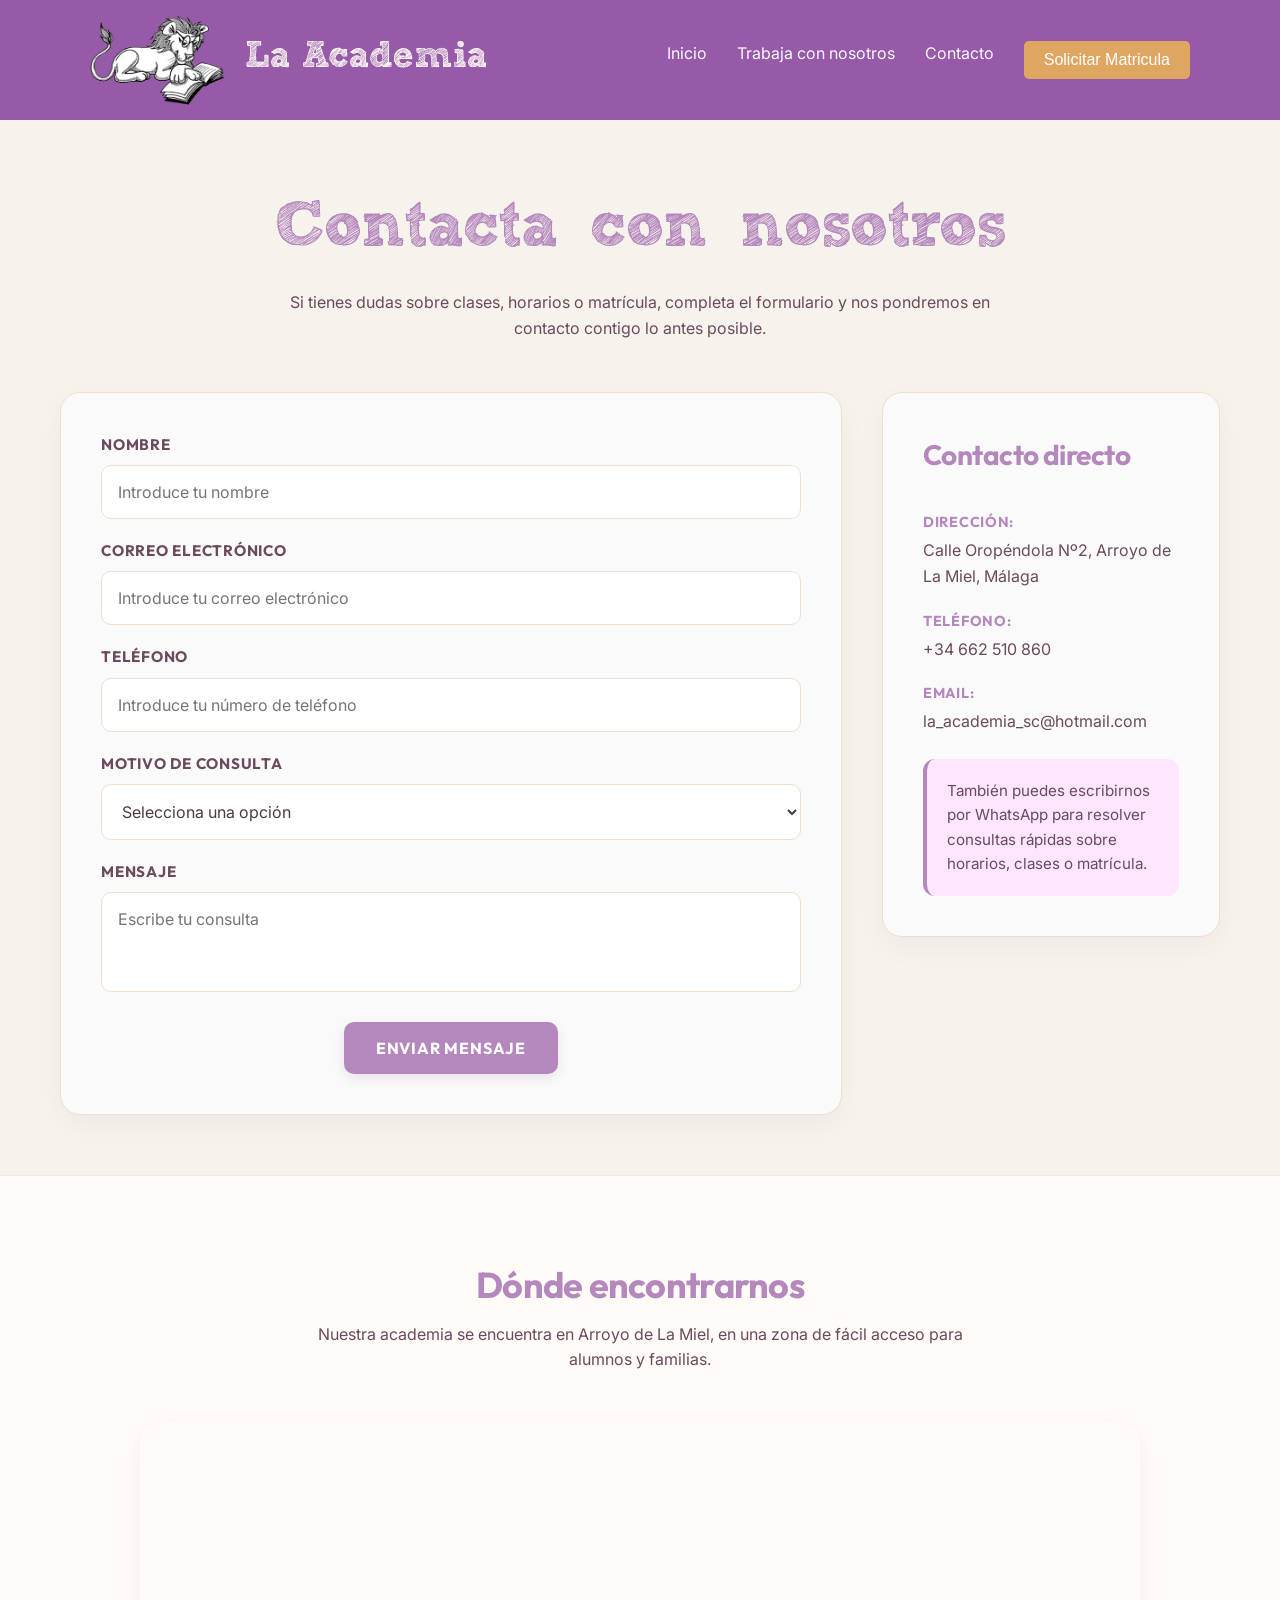
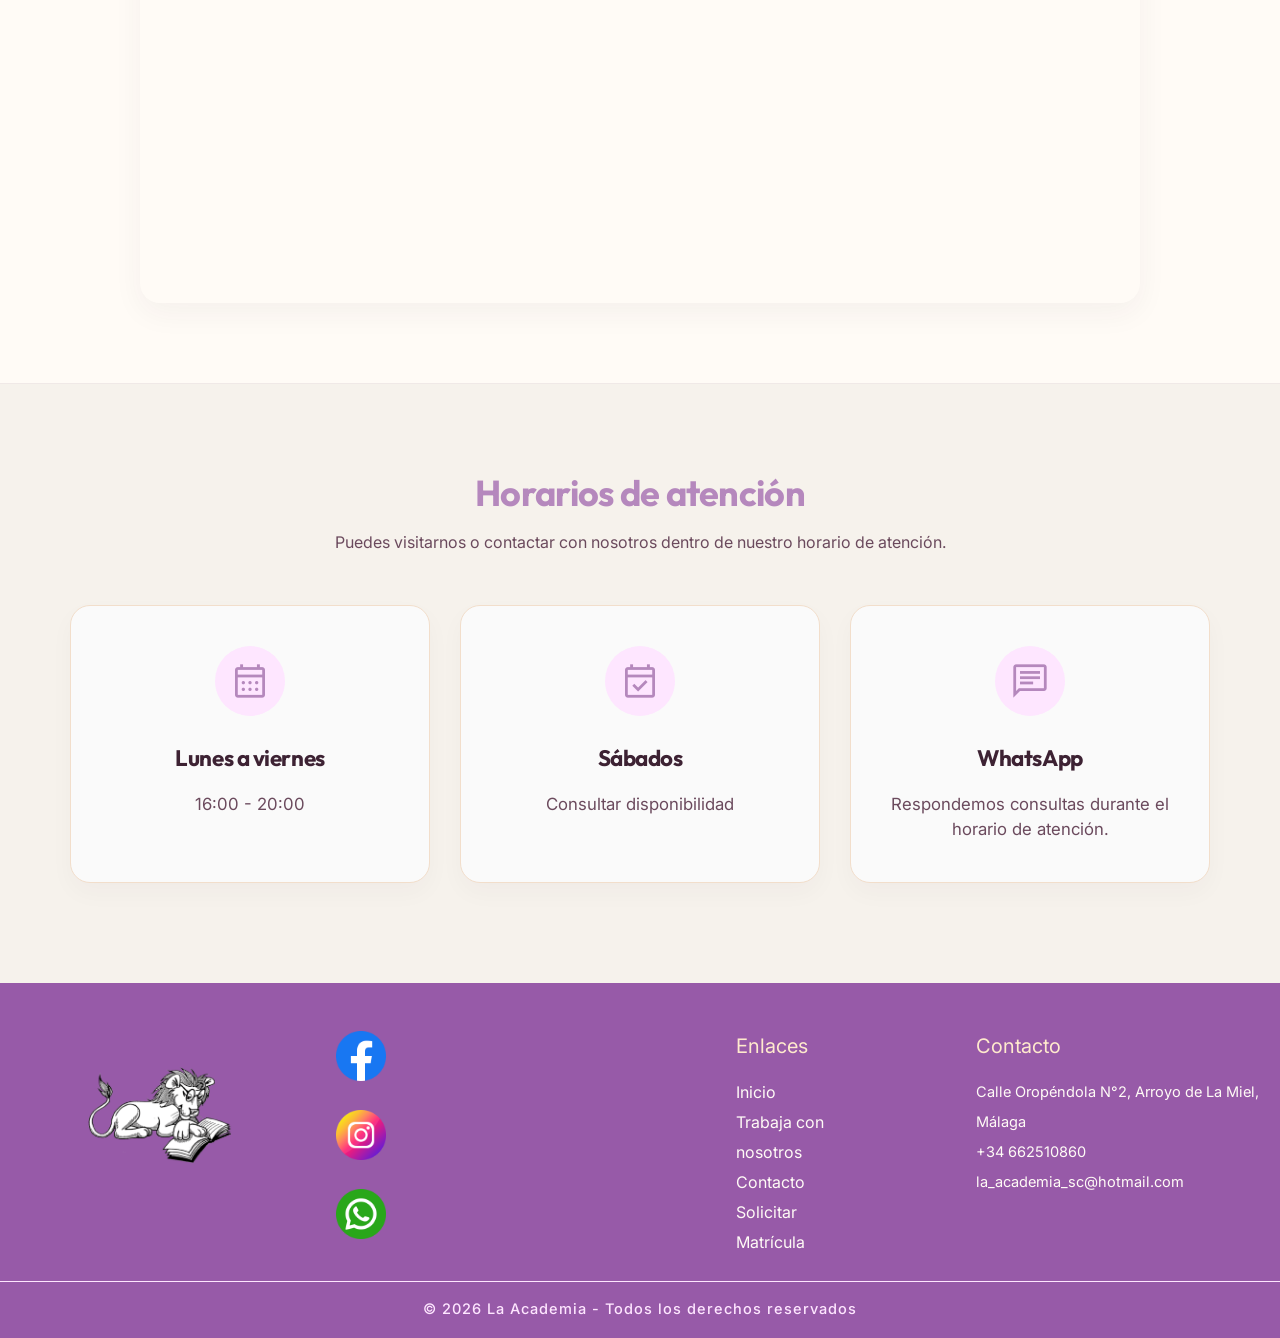
==== commit 2cbc65a2: "solicitar matricula todas páginas" ====
--- a/contacto.html
+++ b/contacto.html
@@ -17,11 +17,12 @@
     <link
         href="https://fonts.googleapis.com/css2?family=Archivo+Black&family=Barlow:ital,wght@0,100;0,200;0,300;0,400;0,500;0,600;0,700;0,800;0,900;1,100;1,200;1,300;1,400;1,500;1,600;1,700;1,800;1,900&family=Fredericka+the+Great&family=Outfit:wght@100..900&display=swap"
         rel="stylesheet">
-    <link rel="stylesheet" href="https://fonts.googleapis.com/css2?family=Material+Symbols+Outlined:opsz,wght,FILL,GRAD@20..48,100..700,0..1,-50..200&icon_names=calendar_month,chat,event_available" />
+    <link rel="stylesheet"
+        href="https://fonts.googleapis.com/css2?family=Material+Symbols+Outlined:opsz,wght,FILL,GRAD@20..48,100..700,0..1,-50..200&icon_names=calendar_month,chat,event_available" />
 </head>
 
 <body>
-        <div id="arriba"></div>
+    <div id="arriba"></div>
 
     <!-- header -->
     <header class="sticky">
@@ -43,7 +44,9 @@
                 <li><a href="index.html">Inicio</a></li>
                 <li><a href="trabaja.html">Trabaja con nosotros</a></li>
                 <li><a href="contacto.html">Contacto</a></li>
-                <li class="acento"><a href="">Solicitar Matrícula</a></li>
+             <li class="acento">
+                    <button class="btn-abrir" id="abrirModalNav">Solicitar Matricula</button>
+                </li>
 
 
             </ul>
@@ -54,6 +57,97 @@
     <!-- main -->
 
     <main>
+
+ <!-- ventana de solicitud emergente -->
+        <section class="solicitarmat">
+            <div class="modal-overlay" id="miModal">
+                <div class="modal-content">
+                    <h2>Rellenar Formulario</h2>
+                    <form id="formDatos">
+                        <div class="form-column">
+                            <div class="grupo-completo">
+                                <div class="form-group">
+                                    <label for="nombre">NOMBRE</label>
+                                    <input type="text" id="nombre" name="nombre" placeholder="Introduce tu nombre"
+                                        required>
+                                </div>
+                                <div class="form-group">
+                                    <label for="apellidos">APELLIDOS</label>
+                                    <input type="text" id="apellidos" name="apellidos"
+                                        placeholder="Introduce tus apellidos" required>
+                                </div>
+                                <div class="form-group">
+                                    <label for="email">CORREO ELECTRÓNICO</label>
+                                    <input type="email" id="email" name="email"
+                                        placeholder="Introduce tu correo electrónico" required>
+                                </div>
+                            </div>
+                        </div>
+
+                        <div class="form-column">
+                            <div class="asignaturas-section">
+                                <h3>Asignaturas (2 horas)</h3>
+                                <div class="checkbox-group">
+                                    <div class="grupo1-asig">
+                                        <label class="checkbox-label"><input type="checkbox" name="asig_2h"
+                                                value="Matemáticas"> Matemáticas</label>
+                                        <label class="checkbox-label"><input type="checkbox" name="asig_2h"
+                                                value="Física"> Física</label>
+                                        <label class="checkbox-label"><input type="checkbox" name="asig_2h"
+                                                value="Química"> Química</label>
+                                        <label class="checkbox-label"><input type="checkbox" name="asig_2h"
+                                                value="Inglés"> Inglés</label>
+                                    </div>
+                                    <div class="grupo2-asig">
+                                        <label class="checkbox-label"><input type="checkbox" name="asig_2h"
+                                                value="Francés"> Francés</label>
+                                        <label class="checkbox-label"><input type="checkbox" name="asig_2h"
+                                                value="Lengua y literatura"> Lengua y literatura</label>
+                                        <label class="checkbox-label"><input type="checkbox" name="asig_2h"
+                                                value="Física y química"> Física y química</label>
+                                    </div>
+                                </div>
+                            </div>
+
+                            <div class="asignaturas-section">
+                                <h3>Asignaturas (3 horas)</h3>
+                                <div class="checkbox-group">
+                                    <div class="grupo1-asig">
+                                        <label class="checkbox-label"><input type="checkbox" name="asig_3h"
+                                                value="Matemáticas"> Matemáticas</label>
+                                        <label class="checkbox-label"><input type="checkbox" name="asig_3h"
+                                                value="Física"> Física</label>
+                                        <label class="checkbox-label"><input type="checkbox" name="asig_3h"
+                                                value="Química"> Química</label>
+                                        <label class="checkbox-label"><input type="checkbox" name="asig_3h"
+                                                value="Inglés"> Inglés</label>
+                                    </div>
+                                    <div class="grupo2-asig">
+                                        <label class="checkbox-label"><input type="checkbox" name="asig_3h"
+                                                value="Francés"> Francés</label>
+                                        <label class="checkbox-label"><input type="checkbox" name="asig_3h"
+                                                value="Lengua y literatura"> Lengua y literatura</label>
+                                        <label class="checkbox-label"><input type="checkbox" name="asig_3h"
+                                                value="Física y química"> Física y química</label>
+                                    </div>
+                                </div>
+                            </div>
+                        </div>
+
+                        <div class="form-group form-full">
+                            <label for="mensaje">MENSAJE</label>
+                            <textarea id="mensaje" name="mensaje"
+                                placeholder="Escribe tu consulta o mensaje adicional"></textarea>
+                        </div>
+                        <div class="botones-form">
+                            <button type="submit" class="btn-enviar">Enviar</button>
+                            <button type="button" class="btn-cerrar" id="cerrarModal">Cerrar</button>
+                        </div>
+                    </form>
+                </div>
+            </div>
+        </section>
+
 
         <!-- Banner 1: formulario de contacto -->
         <section class="sectionContacto">
@@ -154,7 +248,10 @@
             </div>
 
             <div class="contenedorMapa">
-                <iframe src="https://www.google.com/maps/embed?pb=!1m14!1m8!1m3!1d6405.974177719535!2d-4.531726!3d36.60262!3m2!1i1024!2i768!4f13.1!3m3!1m2!1s0xd72fc9b33f0e3e9%3A0xc33acc92e21fddaa!2sLa%20Academia!5e0!3m2!1ses!2sus!4v1784816382214!5m2!1ses!2sus" width="600" height="450" style="border:0;" allowfullscreen="" loading="lazy" referrerpolicy="strict-origin-when-cross-origin"></iframe>
+                <iframe
+                    src="https://www.google.com/maps/embed?pb=!1m14!1m8!1m3!1d6405.974177719535!2d-4.531726!3d36.60262!3m2!1i1024!2i768!4f13.1!3m3!1m2!1s0xd72fc9b33f0e3e9%3A0xc33acc92e21fddaa!2sLa%20Academia!5e0!3m2!1ses!2sus!4v1784816382214!5m2!1ses!2sus"
+                    width="600" height="450" style="border:0;" allowfullscreen="" loading="lazy"
+                    referrerpolicy="strict-origin-when-cross-origin"></iframe>
             </div>
 
         </section>
@@ -197,22 +294,25 @@
     </main>
 
 
-      <a href="#arriba" id="btnArriba" class="boton-arriba">&#8593;</a>
+    <a href="#arriba" id="btnArriba" class="boton-arriba">&#8593;</a>
 
     <!-- footer -->
 
-   <footer>
+    <footer>
         <div class="contenidoFooter">
             <div>
                 <img src="img/logo.png" alt="Logo de la academia">
                 <!-- <p>Aprendizaje cercano, grupos reducidos y acompañamiento personalizado</p> -->
             </div>
 
-                <div class="redes">
+            <div class="redes">
                 <ul>
-                    <li><a href="https://www.facebook.com/LaAcademiaSC/"><img src="img/facebook.png" alt="logotipo facebook"></a></li>
-                    <li><a href="https://www.instagram.com/la_academia_sc/"><img src="img/instagram (1).png" alt="logotipo instagram"></a></li>
-                    <li><a href="https://wa.me/34662510860?text=Hola%2C%20me%20gustar%C3%ADa%20informaci%C3%B3n%20sobre%20las%20clases    " target="_blank"><img src="img/whatsapp (1).png" alt="logotipo whatsapp"></a></li>
+                    <li><a href="https://www.facebook.com/LaAcademiaSC/"><img src="img/facebook.png"
+                                alt="logotipo facebook"></a></li>
+                    <li><a href="https://www.instagram.com/la_academia_sc/"><img src="img/instagram (1).png"
+                                alt="logotipo instagram"></a></li>
+                    <li><a href="https://wa.me/34662510860?text=Hola%2C%20me%20gustar%C3%ADa%20informaci%C3%B3n%20sobre%20las%20clases    "
+                            target="_blank"><img src="img/whatsapp (1).png" alt="logotipo whatsapp"></a></li>
                 </ul>
             </div>
 
@@ -226,7 +326,7 @@
                 </ul>
             </div>
 
-            
+
             <div>
                 <address>
                     <p class="tituloFooter">Contacto</p>
@@ -238,7 +338,7 @@
                 </address>
             </div>
 
-        
+
         </div>
         <div class="footerCopy">
             <p>© 2026 La Academia - Todos los derechos reservados</p>
--- a/css/stylesheet.css
+++ b/css/stylesheet.css
@@ -35,7 +35,7 @@
   --fs-h1: clamp(2.75rem, 5vw + 1rem, 4rem);
   --fs-h2: clamp(1.5rem, 2.5vw + 0.5rem, 2.25rem);
   --fs-h3: clamp(1.25rem, 1.5vw + 0.5rem, 1.75rem);
-  --fs-p: clamp(0.5rem, 0.2vw + 0.75rem, 1.15rem);
+  --fs-p: clamp(0.75rem, 0.2vw + 0.75rem, 1.15rem);
   --fs-psmall: clamp(0.2rem, 0.08vw + 0.55rem, 1rem);
 }
 
@@ -280,15 +280,17 @@
 
 /* COPY FOOTER */
 
-.redes img{
+.redes img {
   height: 50px;
   width: 50px;
 }
-.redes ul{
+
+.redes ul {
   display: flex;
   flex-direction: column;
-  gap:20px;
-}
+  gap: 20px;
+}
+
 .footerCopy p {
   text-align: center;
   letter-spacing: 1px;
@@ -413,13 +415,7 @@
   color: var(--ciruela-suave);
 }
 
-form {
-  display: flex;
-  flex-direction: column;
-  gap: 10px;
-  justify-content: start;
-  align-items: center;
-}
+
 
 .form-container {
   background-color: #ffffff;
@@ -583,14 +579,14 @@
 }
 
 .grupo1-asig {
-    display: flex;
-    gap: 30px;
+  display: flex;
+  gap: 30px;
 
 }
 
 .grupo2-asig {
-    display: flex;
-    gap: 30px;
+  display: flex;
+  gap: 30px;
 }
 
 @media (max-width: 425px) {
@@ -623,22 +619,23 @@
     font-size: var(--fs-p);
   }
 
-  .checkbox-label{
+  .checkbox-label {
     width: 160px;
   }
+
   .checkbox-group {
     display: flex;
     margin: 10px 0px;
   }
 
   .grupo1-asig {
-        flex-direction: column;
-gap: 10px;
+    flex-direction: column;
+    gap: 10px;
   }
 
   .grupo2-asig {
-        flex-direction: column;
-        gap:10px;
+    flex-direction: column;
+    gap: 10px;
   }
 
   .checkbox-group label {
@@ -831,6 +828,22 @@
 }
 
 @media (min-width: 426px) and (max-width:800px) {
+  .contenidoFooter{
+    height: fit-content;
+  }
+
+  .redes ul {
+    flex-direction: row;
+    justify-content: center;
+  }
+
+  .contenidoFooter>div:first-child{
+    height: fit-content;
+  }
+
+  footer{
+    height: fit-content;
+  }
 
   body {
     width: 100%;
@@ -844,25 +857,26 @@
 
 
 
-    .modal-content {
-        width: 700px;
-    }
-
-    #mensaje {
-        width: 550px;
-    }
-
-    .asignaturas-section {
-        flex-direction: column;
-    }
-
-    .checkbox-group {
-        gap: 5px;
-        display: flex;
-    }
-    .checkbox-group label {
-        font-size: 11px;
-    }
+  .modal-content {
+    width: 700px;
+  }
+
+  #mensaje {
+    width: 550px;
+  }
+
+  .asignaturas-section {
+    flex-direction: column;
+  }
+
+  .checkbox-group {
+    gap: 5px;
+    display: flex;
+  }
+
+  .checkbox-group label {
+    font-size: 11px;
+  }
 
 
 
@@ -977,18 +991,12 @@
   footer {
     font-size: 20px;
     gap: 5px;
-    height: 800px;
     text-align: center;
-
   }
 
   .contenidoFooter {
     display: flex;
     flex-direction: column;
-  }
-
-  .footerCopy {
-    margin-top: 25rem;
   }
 
   .menu-footer {
@@ -1021,8 +1029,6 @@
   footer {
     font-size: 30px;
     gap: 5px;
-    height: 800px;
-
   }
 
   .menu-footer {
@@ -1040,4 +1046,29 @@
     top: 0;
   }
 
+}
+
+@media(max-width: 1050px) {
+    
+
+    .modal-content {
+        width: 700px;
+    }
+
+    #mensaje {
+        width: 550px;
+    }
+
+    .asignaturas-section {
+        flex-direction: column;
+    }
+
+    .checkbox-group {
+        gap: 5px;
+        display: flex;
+    }
+
+    .checkbox-group label {
+        font-size: 11px;
+    }
 }
--- a/css/contacto.css
+++ b/css/contacto.css
@@ -22,7 +22,7 @@
   color: var(--ciruela-suave);
   max-width: 700px;
   margin: 0 auto;
-  font-size: 1.1rem;
+  font-size: clamp(1rem, 0.5vw, 1.25rem);
 }
 
 .contenedorContacto {
@@ -137,7 +137,7 @@
 
 .datosContacto h2 {
   color: var(--color-primario);
-  font-size: 1.8rem;
+  font-size: clamp(1.75rem, 2vw, 2.5rem);
   margin-top: 0;
   margin-bottom: 10px;
 }
@@ -269,17 +269,50 @@
   line-height: 1.5;
 }
 
-@media (max-width:500px) {
+@media(max-width: 1050px) {
+  .datosContacto h2 {
+    text-align: center;
+  }
+  
   .contenedorContacto{
     flex-direction: column;
   }
 
+  .formularioContacto{
+    margin: 2rem;
+  }
+
+  .datosContacto{
+    width: 60%;
+    align-self: center;
+  }
+
   .gridHorarios{
+    flex-wrap: wrap;
+  }
+
+  .tarjetaHorario{
+  min-width: 250px;
+    height: 300px;
+  }
+}
+
+@media (max-width:800px) {
+  .contenedorContacto{
     flex-direction: column;
+  }
+
+  .gridHorarios{
     align-items: center;
-  }
-
-  .gridHorarios .tarjetaHorario{
-    width: 300px;
+    flex-wrap: wrap;
+  }
+
+  .datosContacto{
+    width: 100%;
+    align-self: center;
+  }
+
+  .formularioContacto{
+    margin: 0rem;
   }
 }
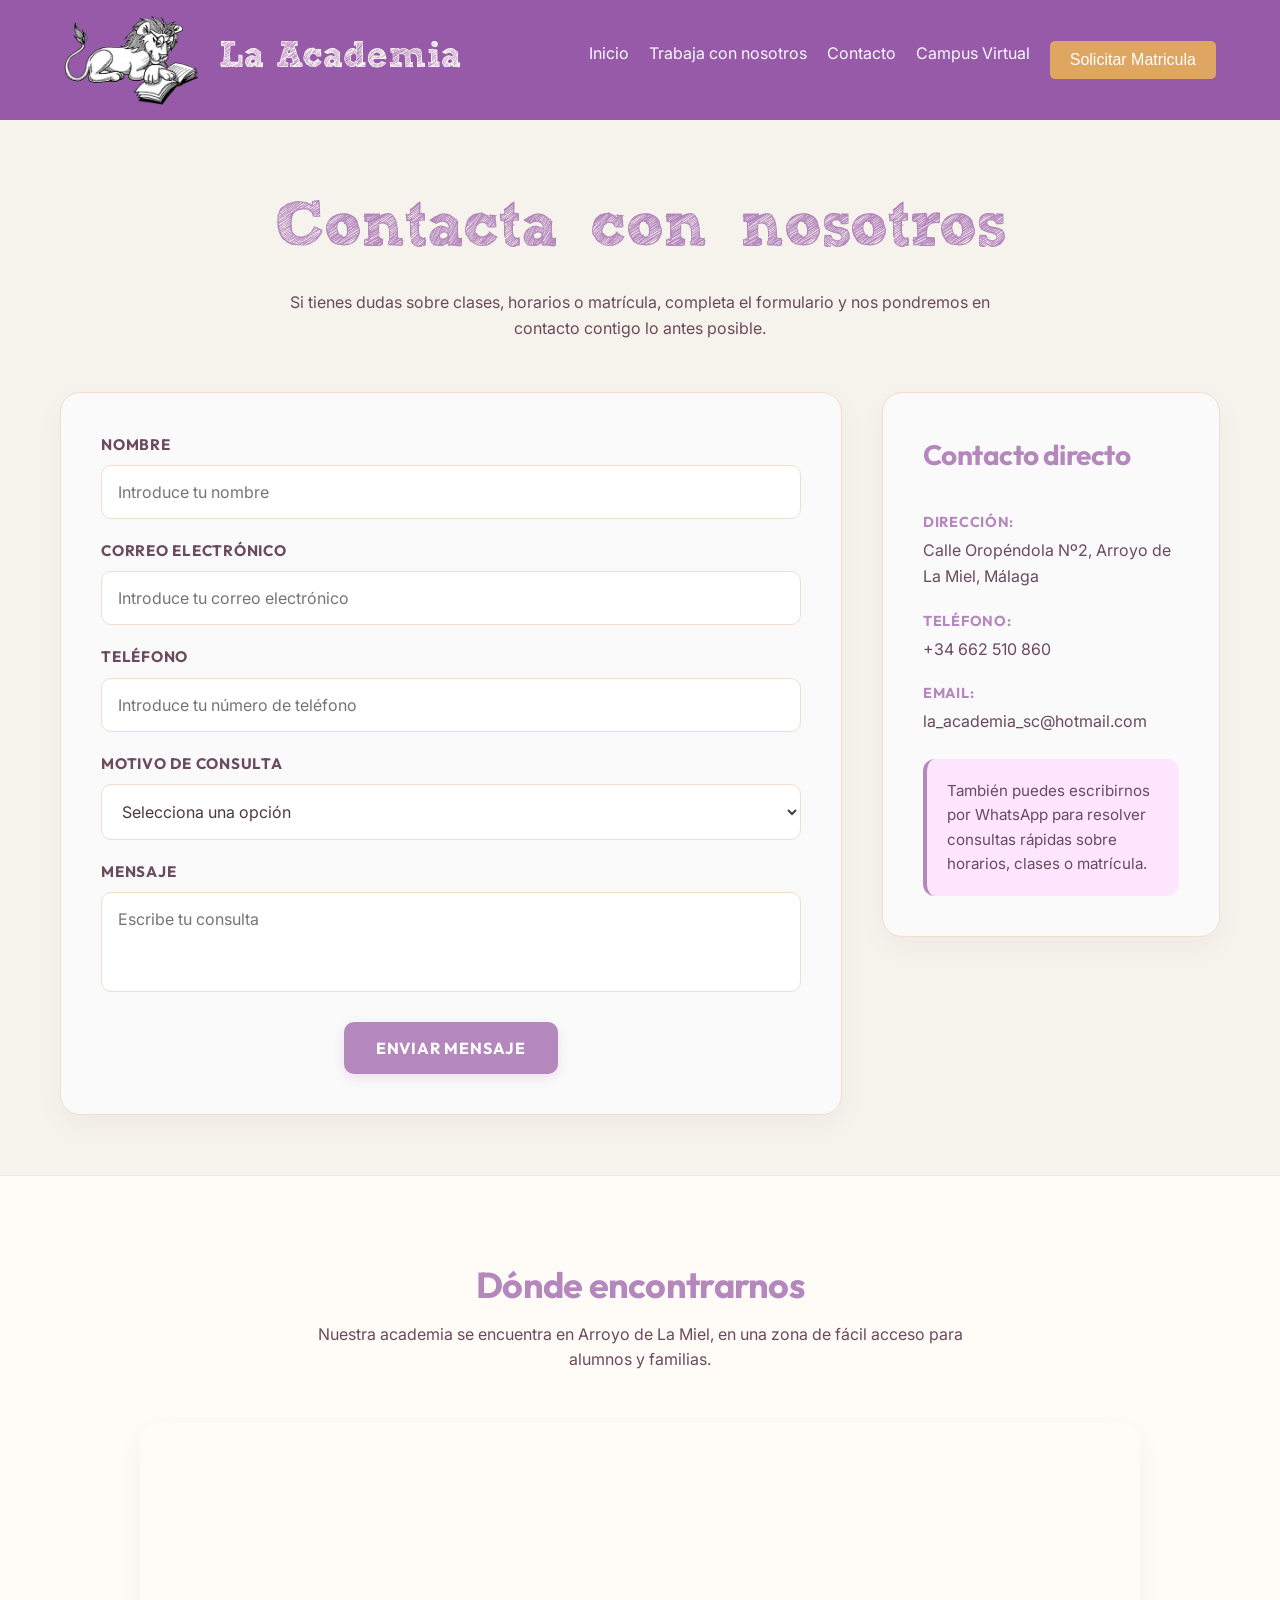
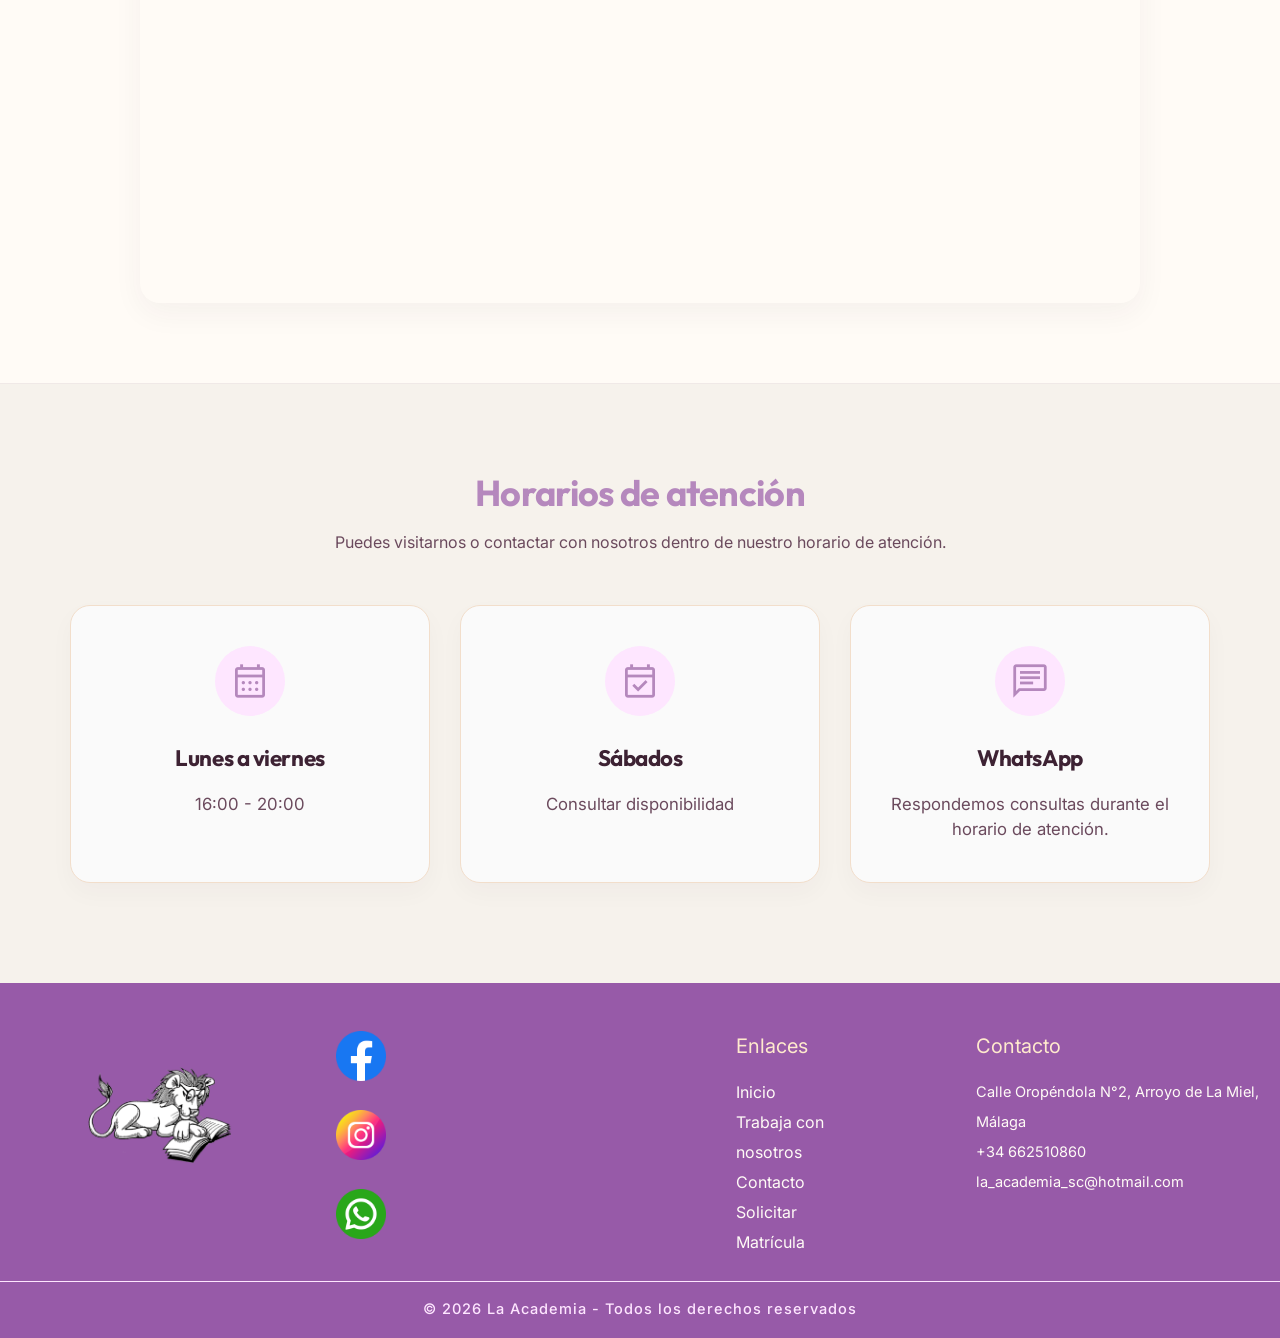
==== commit 4ca8347f: "campus vitual y cambios leves" ====
--- a/contacto.html
+++ b/contacto.html
@@ -44,7 +44,9 @@
                 <li><a href="index.html">Inicio</a></li>
                 <li><a href="trabaja.html">Trabaja con nosotros</a></li>
                 <li><a href="contacto.html">Contacto</a></li>
-             <li class="acento">
+                <li><a href="https://laacademiasc.es/moodle/">Campus Virtual</a></li>
+
+                <li class="acento">
                     <button class="btn-abrir" id="abrirModalNav">Solicitar Matricula</button>
                 </li>
 
@@ -58,7 +60,7 @@
 
     <main>
 
- <!-- ventana de solicitud emergente -->
+        <!-- ventana de solicitud emergente -->
         <section class="solicitarmat">
             <div class="modal-overlay" id="miModal">
                 <div class="modal-content">
--- a/css/stylesheet.css
+++ b/css/stylesheet.css
@@ -34,7 +34,7 @@
   --font-body: 'Inter', sans-serif;
   --fs-h1: clamp(2.75rem, 5vw + 1rem, 4rem);
   --fs-h2: clamp(1.5rem, 2.5vw + 0.5rem, 2.25rem);
-  --fs-h3: clamp(1.25rem, 1.5vw + 0.5rem, 1.75rem);
+  --fs-h3: clamp(1.25rem, 1.5vw + 0.5rem, 1.10rem);
   --fs-p: clamp(0.75rem, 0.2vw + 0.75rem, 1.15rem);
   --fs-psmall: clamp(0.2rem, 0.08vw + 0.55rem, 1rem);
 }
@@ -172,8 +172,10 @@
 
 nav ul {
   display: flex;
-  gap: 30px;
+  gap: 20px;
   list-style: none;
+
+
 
 }
 
@@ -288,6 +290,7 @@
 .redes ul {
   display: flex;
   flex-direction: column;
+  justify-content: center;
   gap: 20px;
 }
 
@@ -774,15 +777,20 @@
   }
 
 
-
-
+.redes{
+  justify-content: center;
+}
+.redes ul {
+flex-direction: row;
+}
 
   footer {
     font-size: 20px;
-    gap: 5px;
-    height: 800px;
+    gap: 20px;
+    height: 790px;
     text-align: center;
-
+display: flex;
+flex-direction: column;
   }
 
   .contenidoFooter {
@@ -802,9 +810,7 @@
     padding: 10px;
   }
 
-  footer img {
-    justify-content: center;
-  }
+ 
 
   .animacion .linea:nth-child(1) {
     transform: translateY(10px) rotate(45deg);
@@ -1048,8 +1054,24 @@
 
 }
 
-@media(max-width: 1050px) {
+@media (min-width:801px)  and (max-width: 1050px) {
     
+  nav ul li a{
+    font-size: 15px;
+  }
+
+  .logo {
+    flex-direction: column;
+    gap: 0;
+  }
+
+  .logo p{
+    font-size: 20px;
+  }
+
+  .logo img{
+    height: 70px;
+  }
 
     .modal-content {
         width: 700px;
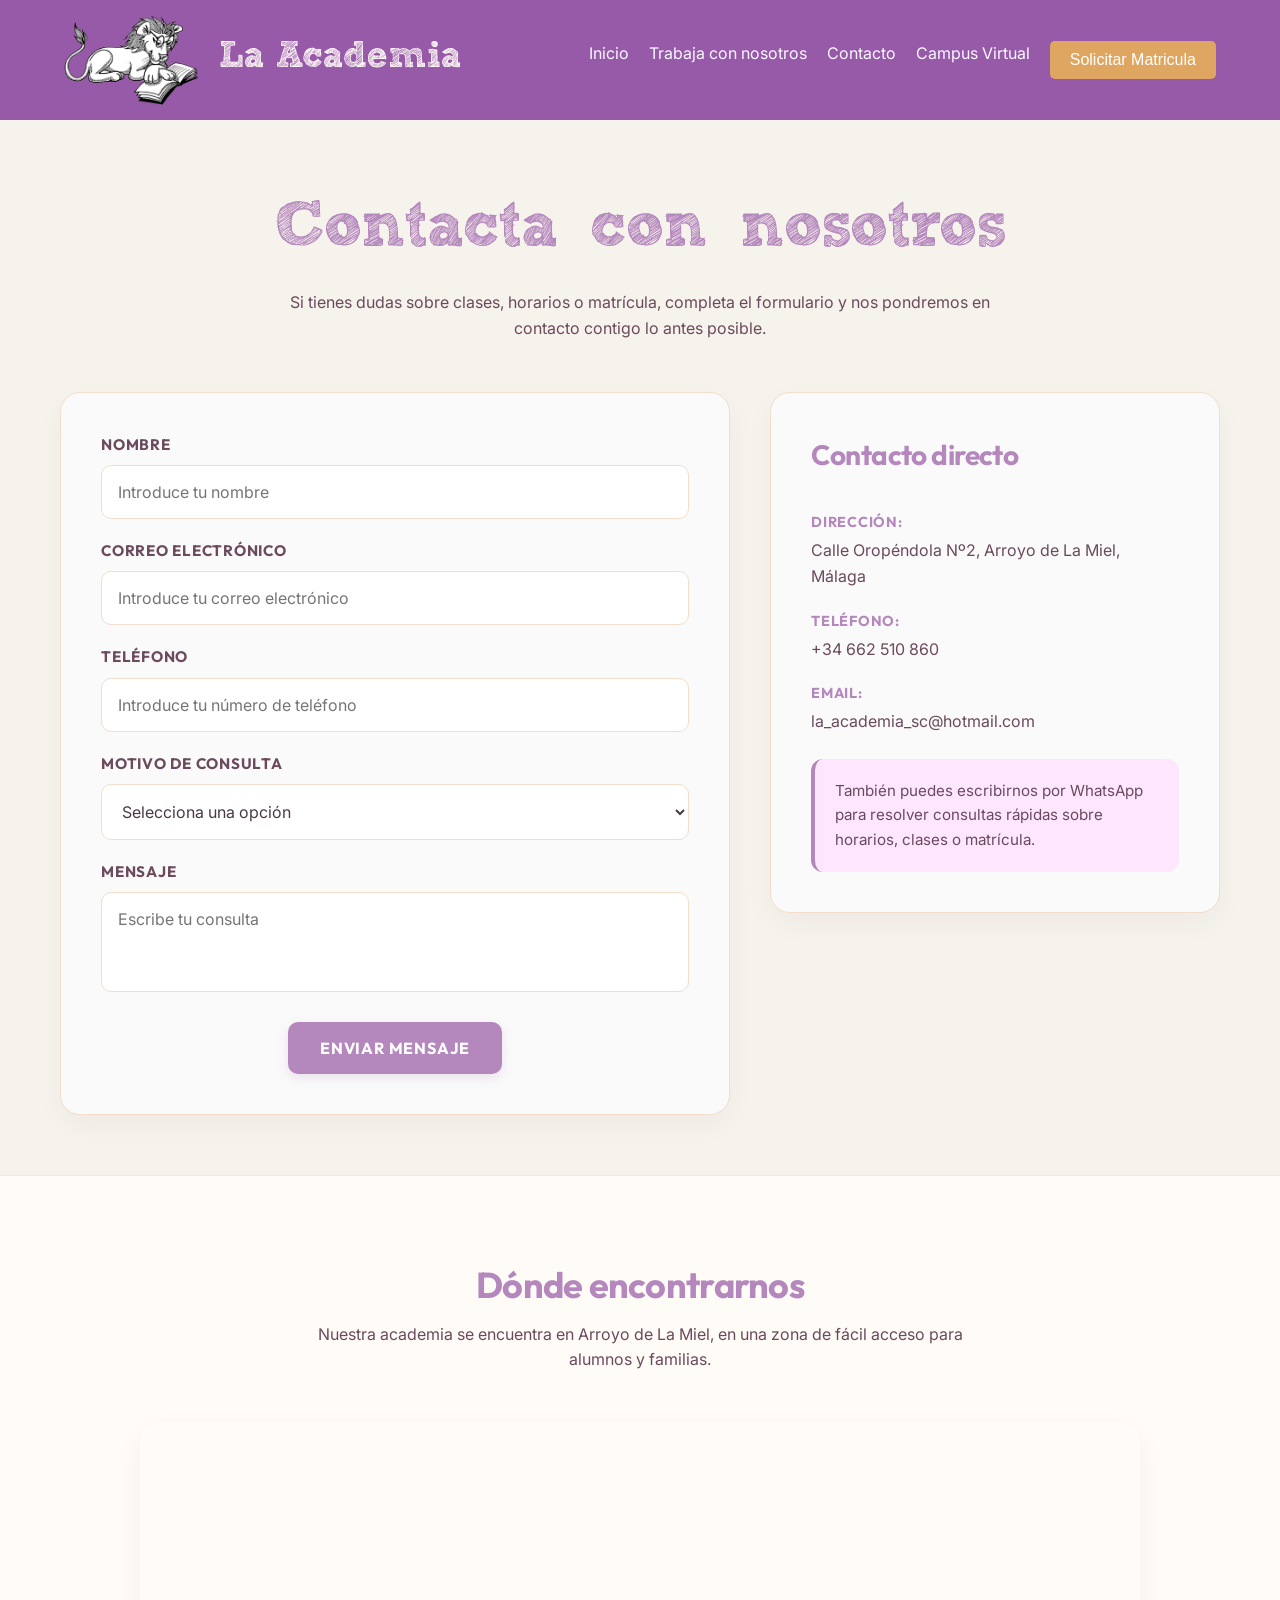
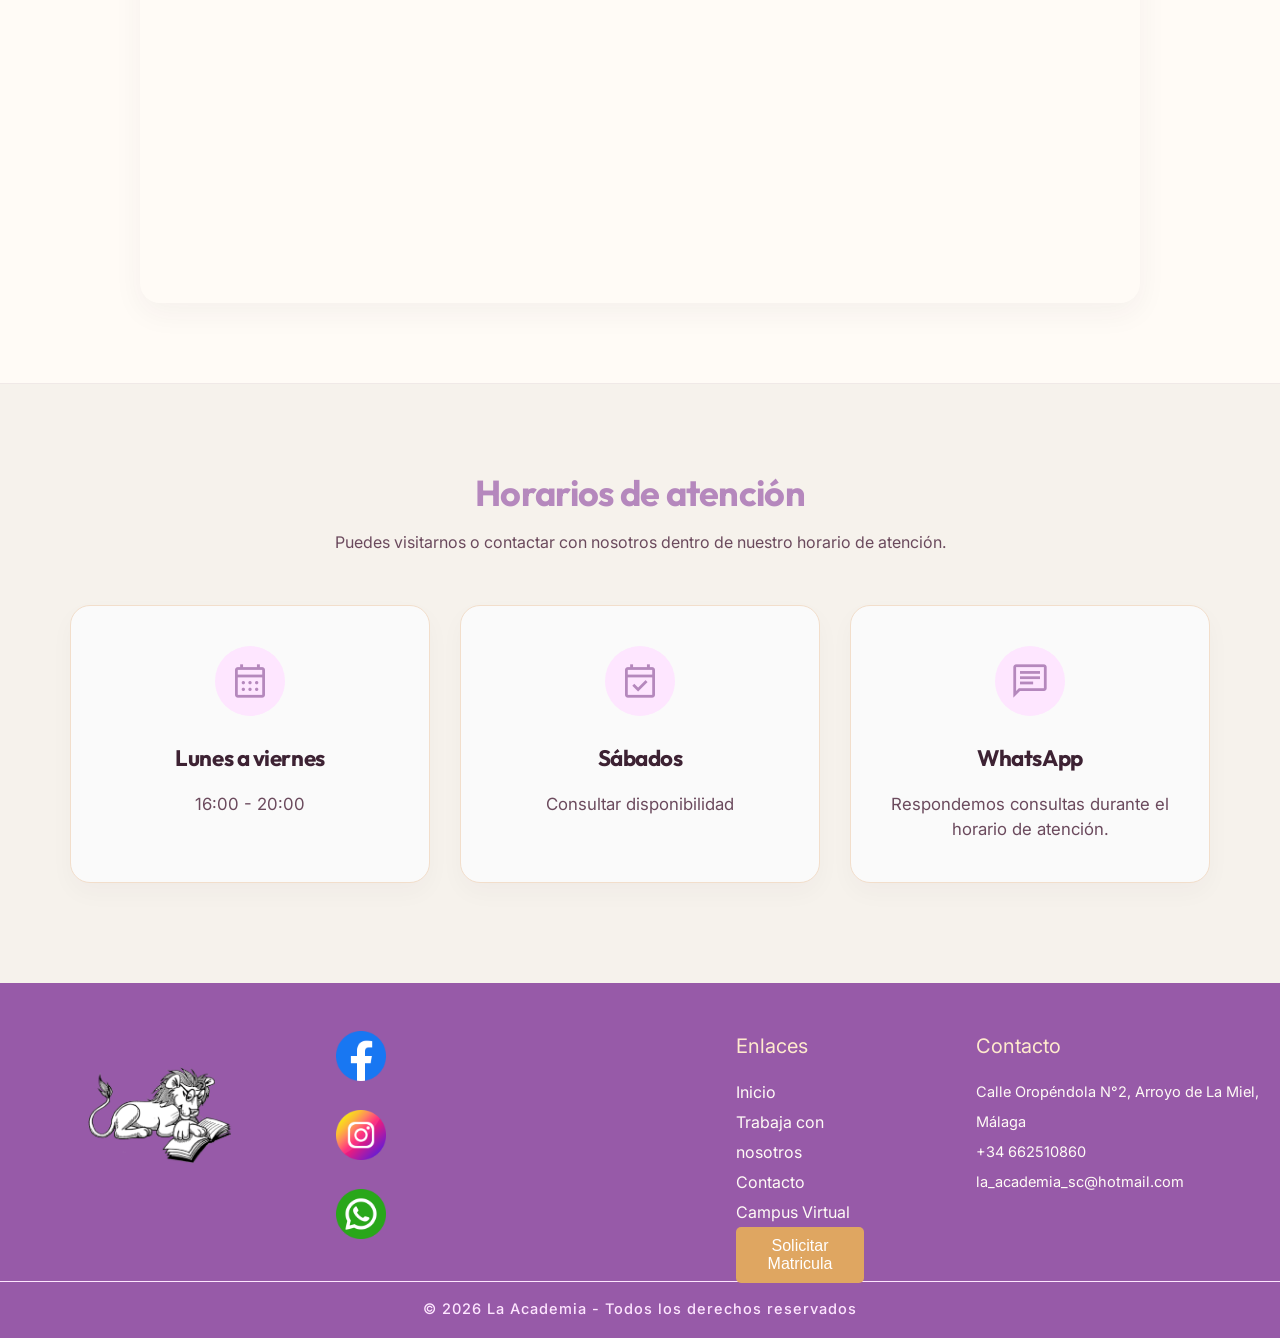
==== commit f48400bb: "todo comentado y ordenado" ====
--- a/contacto.html
+++ b/contacto.html
@@ -304,7 +304,6 @@
         <div class="contenidoFooter">
             <div>
                 <img src="img/logo.png" alt="Logo de la academia">
-                <!-- <p>Aprendizaje cercano, grupos reducidos y acompañamiento personalizado</p> -->
             </div>
 
             <div class="redes">
@@ -318,16 +317,19 @@
                 </ul>
             </div>
 
-            <div class="divEnlaces ">
+            <div class="divEnlaces">
                 <p class="tituloFooter">Enlaces</p>
                 <ul>
                     <li><a href="./index.html">Inicio</a></li>
                     <li><a href="./trabaja.html">Trabaja con nosotros</a></li>
                     <li><a href="./contacto.html">Contacto</a></li>
-                    <li><a href="./matricula.html">Solicitar Matrícula</a></li>
+                    <li><a href="https://laacademiasc.es/moodle/">Campus Virtual</a></li>
+
+                    <li>
+                        <button class="btn-abrir" id="abrirModalNav">Solicitar Matricula</button>
+                    </li>
                 </ul>
             </div>
-
 
             <div>
                 <address>
@@ -339,8 +341,6 @@
                     </div>
                 </address>
             </div>
-
-
         </div>
         <div class="footerCopy">
             <p>© 2026 La Academia - Todos los derechos reservados</p>
--- a/css/stylesheet.css
+++ b/css/stylesheet.css
@@ -1,13 +1,14 @@
+/* Fuente personalizada para el h1 */
 @font-face {
   font-family: 'texto-academia';
   src: url('../img/SketchBlockBold.ttf');
 }
 
+/* Variables globales: colores, tipografías y tamaños de fuente responsive */
 :root {
   --color-primario: #b588bd;
   --color-bg: #faf8ff;
   --color-texto: #4a3a44;
-  --color-accent: #9cdebb;
   --color-neutral: #ffeedd;
   --rosa-oscuro: #9f65ad;
   --rosa-claro: #fee6ff;
@@ -19,7 +20,6 @@
   --gold-fuerte: #ffeacd;
   --dorado-oscuro: #c98a3d;
   --dorado: #dfa661;
-  --sage: #7a9179;
   --gris-borde: #f2decb;
   --violeta: #975aa8;
   --gris-tarjetas: rgb(250, 250, 250);
@@ -39,16 +39,19 @@
   --fs-psmall: clamp(0.2rem, 0.08vw + 0.55rem, 1rem);
 }
 
+/* Reset básico */
 * {
   box-sizing: border-box;
   padding: 0%;
   margin: 0;
 }
 
+/* Scroll suave al usar anclas (#) */
 html {
   scroll-behavior: smooth;
 }
 
+/* Botón flotante "subir arriba" */
 .boton-arriba {
   position: fixed;
   bottom: 20px;
@@ -65,11 +68,13 @@
   z-index: 999;
 }
 
+/* Estado visible del botón (activado por JS con scroll) */
 .boton-arriba.visible {
   opacity: 1;
   pointer-events: auto;
 }
 
+/* Icono hamburguesa */
 .menu-hamburguesa {
   display: none;
   flex-direction: column;
@@ -87,7 +92,7 @@
 
 }
 
-
+/* Tamaños de fuente por elemento*/
 h1 {
   font-size: var(--fs-h1);
 }
@@ -119,7 +124,7 @@
 }
 
 
-
+/* Tipografía de encabezados */
 h1,
 h2,
 h3,
@@ -132,6 +137,7 @@
   font-family: var(--h1-texto);
 }
 
+/* Logo de la cabecera */
 .logo img {
   height: 90px;
 }
@@ -149,6 +155,7 @@
   font-size: var(--fs-h2);
 }
 
+/* Estilo base de todos los botones */
 button {
   background-color: var(--color-primario);
   color: white;
@@ -156,6 +163,7 @@
   padding: 10px 20px;
 }
 
+/* Cabecera fija sticky */
 header {
   position: sticky;
   top: 0px;
@@ -169,7 +177,7 @@
 }
 
 
-
+/* Lista del menú de navegación */
 nav ul {
   display: flex;
   gap: 20px;
@@ -179,13 +187,14 @@
 
 }
 
+/* Estilo base del body */
 body {
   background-color: var(--gold);
   font-family: var(--font-body);
   line-height: 1.6;
 }
 
-
+/* Estilo base de los enlaces */
 a {
   text-decoration: none;
   color: var(--color-bg);
@@ -193,6 +202,7 @@
   font-family: var(--font-body);
 }
 
+/* Botón destacado del nav "Solicitar Matrícula" */
 .acento a {
   background-color: var(--color-bg);
   color: var(--dorado-oscuro);
@@ -223,6 +233,7 @@
   line-height: 30px;
 }
 
+/* Columnas del footer */
 .contenidoFooter {
   display: grid;
   grid-template-columns: repeat(4, 1fr);
@@ -282,6 +293,7 @@
 
 /* COPY FOOTER */
 
+/* Iconos de redes sociales */
 .redes img {
   height: 50px;
   width: 50px;
@@ -294,6 +306,7 @@
   gap: 20px;
 }
 
+/* Línea de copyright al final del footer */
 .footerCopy p {
   text-align: center;
   letter-spacing: 1px;
@@ -304,6 +317,7 @@
   padding: 1rem;
 }
 
+/* Fondo de rejilla decorativa (hero) */
 .cuadricula {
   background-image:
     linear-gradient(var(--color-cuadricula) 1px, transparent 1px),
@@ -311,6 +325,7 @@
   background-size: 40px 40px;
 }
 
+/* Sección hero */
 .hero {
   display: flex;
   align-items: center;
@@ -322,12 +337,13 @@
   background-color: var(--background-hero);
 }
 
+/* Nav móvil abierto */
 header nav #nav-links.abierto {
-  max-height: 900px !important;
-  opacity: 1 !important;
-}
-
-
+  max-height: 900px ;
+  opacity: 1 ;
+}
+
+/* Animación del icono hamburguesa al abrir (forma de X) */
 .menu-hamburguesa.animacion .linea:nth-child(1) {
   transform: translateY(11px) rotate(45deg);
   background-color: var(--crema);
@@ -351,7 +367,7 @@
   transition: all 0.3s ease;
 }
 
-
+/* Botón que abre el modal */
 .btn-abrir {
   background-color: var(--dorado);
   color: white;
@@ -365,6 +381,7 @@
   background-color: var(--dorado-oscuro);
 }
 
+/* Fondo grisaceo del modal */
 .modal-overlay {
   display: none;
   position: fixed;
@@ -380,6 +397,7 @@
   z-index: 1000;
 }
 
+/* Caja blanca del modal */
 .modal-content {
   background-color: white;
   padding: 30px;
@@ -401,6 +419,7 @@
   color: var(--color-primario);
 }
 
+/* Columna de datos personales del formulario */
 .grupo-completo {
   display: flex;
   gap: 20px;
@@ -409,15 +428,9 @@
   margin-right: 200px;
 }
 
-#mensaje {
-  height: 55px;
-  width: 700px;
-}
-
 .modal-content h3 {
   color: var(--ciruela-suave);
 }
-
 
 
 .form-container {
@@ -450,6 +463,7 @@
   gap: 25px;
 }
 
+/* Columnas del formulario de matrícula */
 .form-column {
   display: flex;
   flex-direction: column;
@@ -473,6 +487,7 @@
   letter-spacing: 0.5px;
 }
 
+/* Inputs y textarea del formulario */
 .form-group input[type="text"],
 .form-group input[type="email"],
 .form-group textarea {
@@ -501,6 +516,7 @@
   padding-bottom: 6px;
 }
 
+/* Checkboxes de asignaturas */
 .checkbox-group {
   display: flex;
   gap: 10px;
@@ -522,8 +538,7 @@
   cursor: pointer;
 }
 
-
-
+/* Botones Enviar/Cerrar del formulario */
 .botones-form {
   display: flex;
 }
@@ -581,6 +596,7 @@
   background-color: #c82333;
 }
 
+/* Distribución en fila de los grupos de checkboxes */
 .grupo1-asig {
   display: flex;
   gap: 30px;
@@ -592,6 +608,7 @@
   gap: 30px;
 }
 
+/*  MÓVIL (hasta 425px)  */
 @media (max-width: 425px) {
   .modal-content {
     width: 400px;
@@ -602,10 +619,7 @@
     width: 300px;
   }
 
-  #mensaje {
-    width: 350px;
-    margin-right: 90px;
-  }
+
 
 
   .form-grid {
@@ -677,6 +691,7 @@
     text-align: center;
   }
 
+  /* Cabecera y menú hamburguesa en móvil */
   header {
     display: flex;
     flex-direction: row;
@@ -716,6 +731,7 @@
     transition: all 0.3s ease;
   }
 
+  /* Menú desplegable oculto por defecto */
   header nav #nav-links {
     display: flex;
     flex-direction: column;
@@ -733,12 +749,7 @@
     transition: max-height 0.4s, opacity 0.3s ease;
   }
 
-
-
-
-
-
-
+  /* Menú desplegado (clase añadida por JS) */
   header nav #nav-links.abierto {
     max-height: 900px;
     opacity: 1;
@@ -776,21 +787,23 @@
 
   }
 
-
-.redes{
-  justify-content: center;
-}
-.redes ul {
-flex-direction: row;
-}
-
+  /* Redes sociales en fila y centradas */
+  .redes {
+    justify-content: center;
+  }
+
+  .redes ul {
+    flex-direction: row;
+  }
+
+  /* Footer apilado en móvil */
   footer {
     font-size: 20px;
     gap: 20px;
     height: 790px;
     text-align: center;
-display: flex;
-flex-direction: column;
+    display: flex;
+    flex-direction: column;
   }
 
   .contenidoFooter {
@@ -810,7 +823,7 @@
     padding: 10px;
   }
 
- 
+
 
   .animacion .linea:nth-child(1) {
     transform: translateY(10px) rotate(45deg);
@@ -833,8 +846,9 @@
 
 }
 
+/*  TABLET pequeña (426px - 800px)  */
 @media (min-width: 426px) and (max-width:800px) {
-  .contenidoFooter{
+  .contenidoFooter {
     height: fit-content;
   }
 
@@ -843,11 +857,11 @@
     justify-content: center;
   }
 
-  .contenidoFooter>div:first-child{
+  .contenidoFooter>div:first-child {
     height: fit-content;
   }
 
-  footer{
+  footer {
     height: fit-content;
   }
 
@@ -867,9 +881,7 @@
     width: 700px;
   }
 
-  #mensaje {
-    width: 550px;
-  }
+
 
   .asignaturas-section {
     flex-direction: column;
@@ -1054,9 +1066,10 @@
 
 }
 
-@media (min-width:801px)  and (max-width: 1050px) {
-    
-  nav ul li a{
+/*  TABLET grande / portátil pequeño (801px - 1050px)  */
+@media (min-width:801px) and (max-width: 1050px) {
+
+  nav ul li a {
     font-size: 15px;
   }
 
@@ -1065,32 +1078,42 @@
     gap: 0;
   }
 
-  .logo p{
+  .logo p {
     font-size: 20px;
   }
 
-  .logo img{
+  .logo img {
     height: 70px;
   }
 
-    .modal-content {
-        width: 700px;
-    }
-
-    #mensaje {
-        width: 550px;
-    }
-
-    .asignaturas-section {
-        flex-direction: column;
-    }
-
-    .checkbox-group {
-        gap: 5px;
-        display: flex;
-    }
-
-    .checkbox-group label {
-        font-size: 11px;
-    }
+  .modal-content {
+    width: 700px;
+  }
+
+
+  footer {
+    height: 400px;
+
+  }
+
+  .footerCopy {
+    padding-top: 50px;
+  }
+
+  .asignaturas-section {
+    flex-direction: column;
+  }
+
+  .divEnlaces {
+    width: 100%;
+  }
+
+  .checkbox-group {
+    gap: 5px;
+    display: flex;
+  }
+
+  .checkbox-group label {
+    font-size: 11px;
+  }
 }
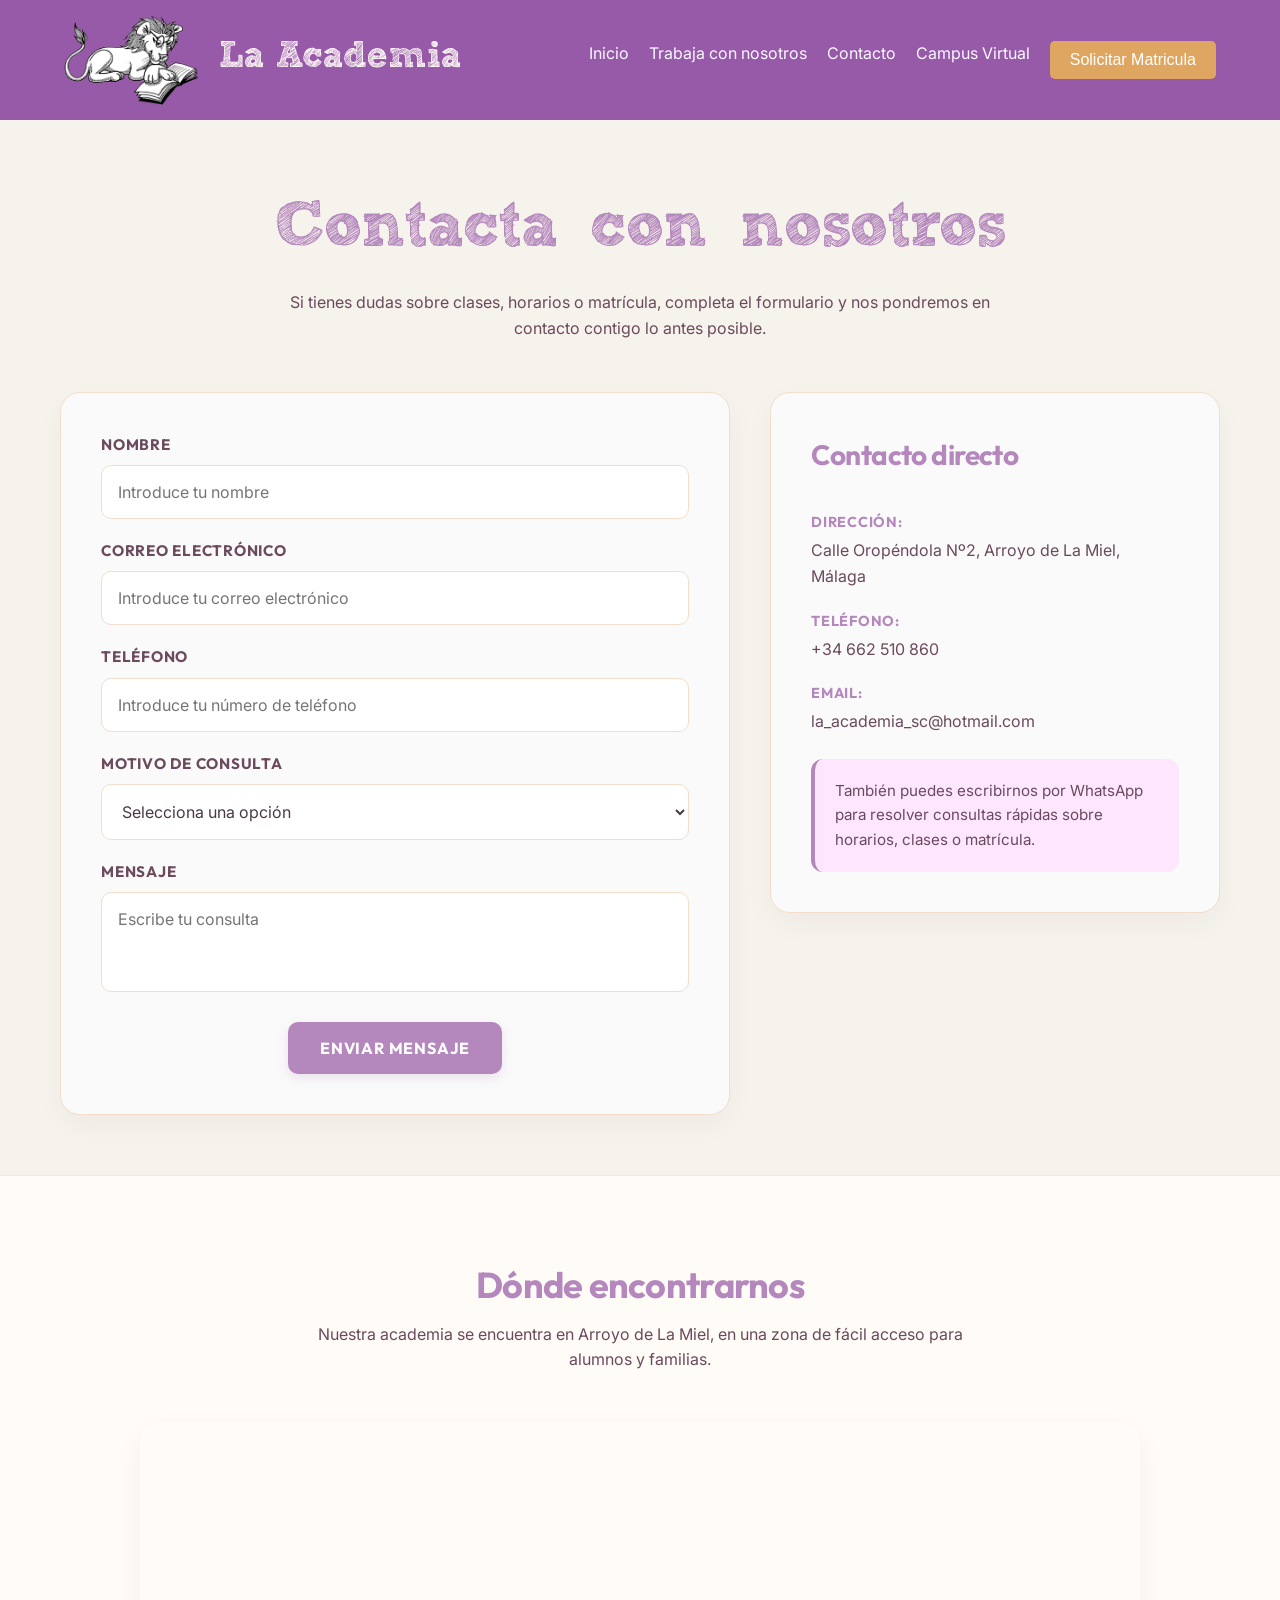
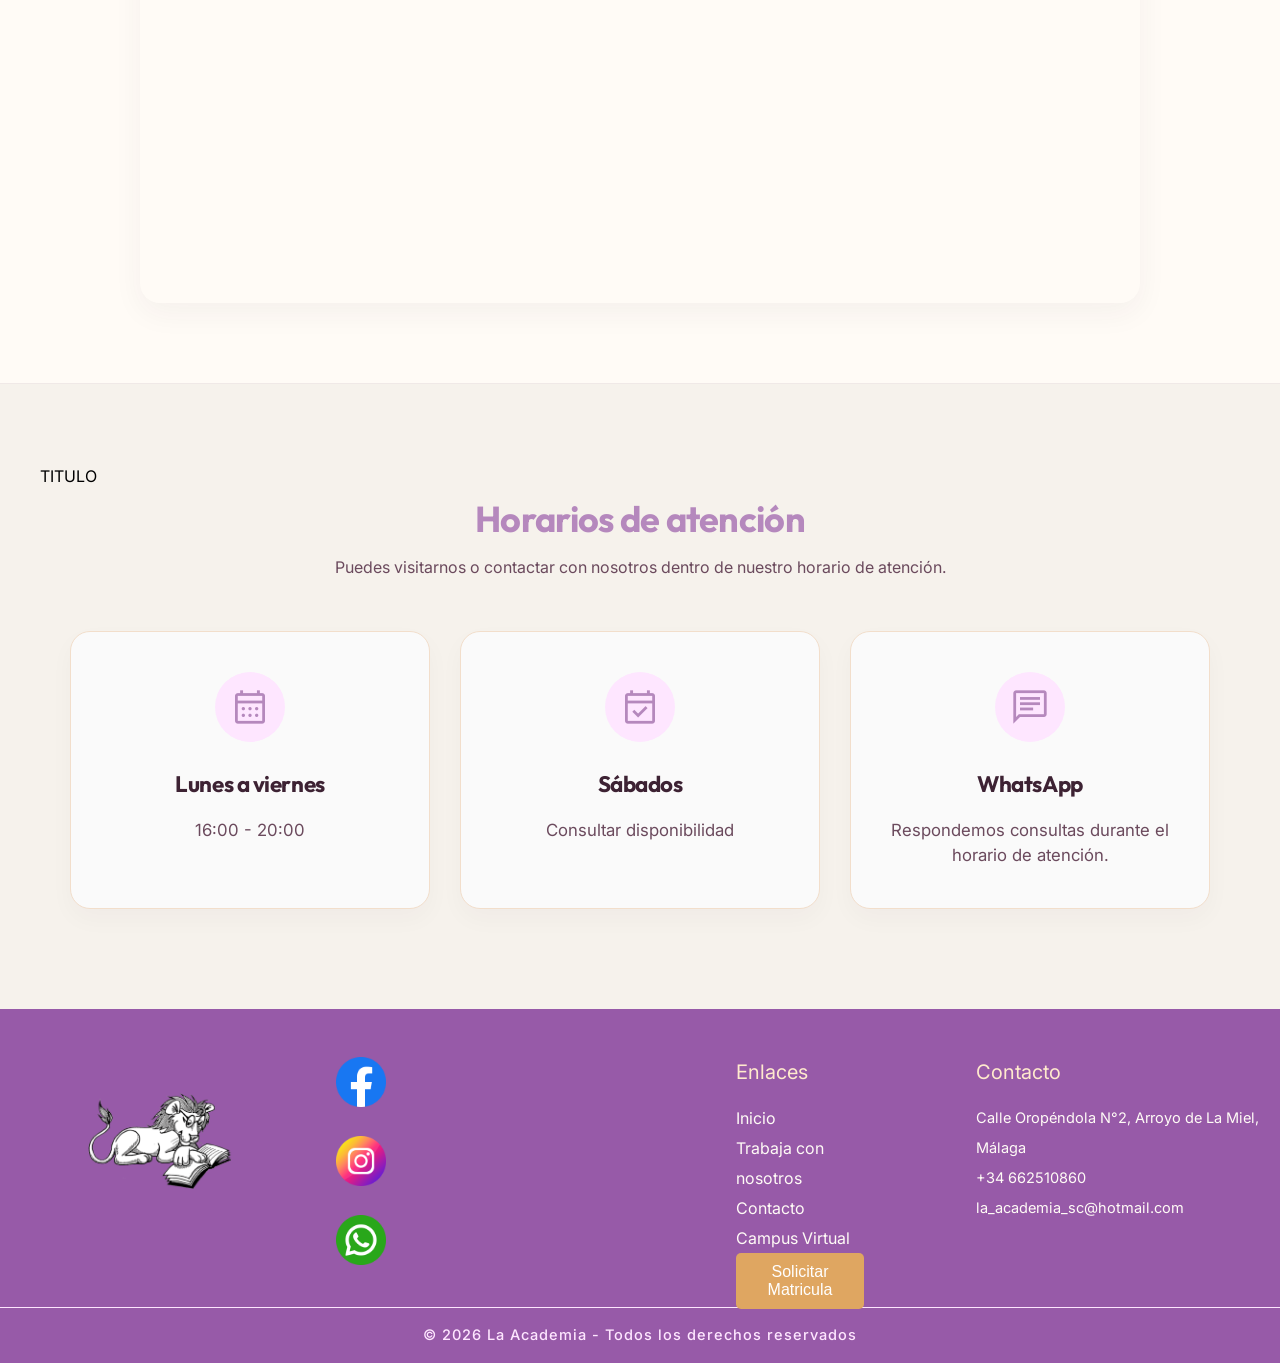
==== commit 95bd82b2: "Se documentan los html de contacto y trabaja" ====
--- a/contacto.html
+++ b/contacto.html
@@ -154,6 +154,7 @@
         <!-- Banner 1: formulario de contacto -->
         <section class="sectionContacto">
 
+            <!-- zona del titulo -->
             <div class="tituloSeccion">
                 <h1>Contacta con nosotros</h1>
                 <p>
@@ -163,7 +164,7 @@
             </div>
 
             <div class="contenedorContacto">
-
+                <!-- formulario -->
                 <form class="formularioContacto" action="#" method="post">
 
                     <div class="campoFormulario">
@@ -207,6 +208,8 @@
 
                 </form>
 
+
+                <!-- INFORMACION ADICIONAL -->
                 <aside class="datosContacto">
                     <h2>Contacto directo</h2>
 
@@ -241,6 +244,7 @@
         <!-- Banner 2: ubicación -->
         <section class="sectionUbicacion">
 
+            <!-- TITULO -->
             <div class="tituloSeccion">
                 <h2>Dónde encontrarnos</h2>
                 <p>
@@ -249,6 +253,7 @@
                 </p>
             </div>
 
+            <!-- IFRAME DE GOOGLE MAPS -->
             <div class="contenedorMapa">
                 <iframe
                     src="https://www.google.com/maps/embed?pb=!1m14!1m8!1m3!1d6405.974177719535!2d-4.531726!3d36.60262!3m2!1i1024!2i768!4f13.1!3m3!1m2!1s0xd72fc9b33f0e3e9%3A0xc33acc92e21fddaa!2sLa%20Academia!5e0!3m2!1ses!2sus!4v1784816382214!5m2!1ses!2sus"
@@ -262,6 +267,7 @@
         <!-- Banner 3: horarios -->
         <section class="sectionHorarios">
 
+            TITULO
             <div class="tituloSeccion">
                 <h2>Horarios de atención</h2>
                 <p>
@@ -269,6 +275,7 @@
                 </p>
             </div>
 
+            <!-- GRID CON 3 TARJETAS -->
             <div class="gridHorarios">
 
                 <article class="tarjetaHorario">
